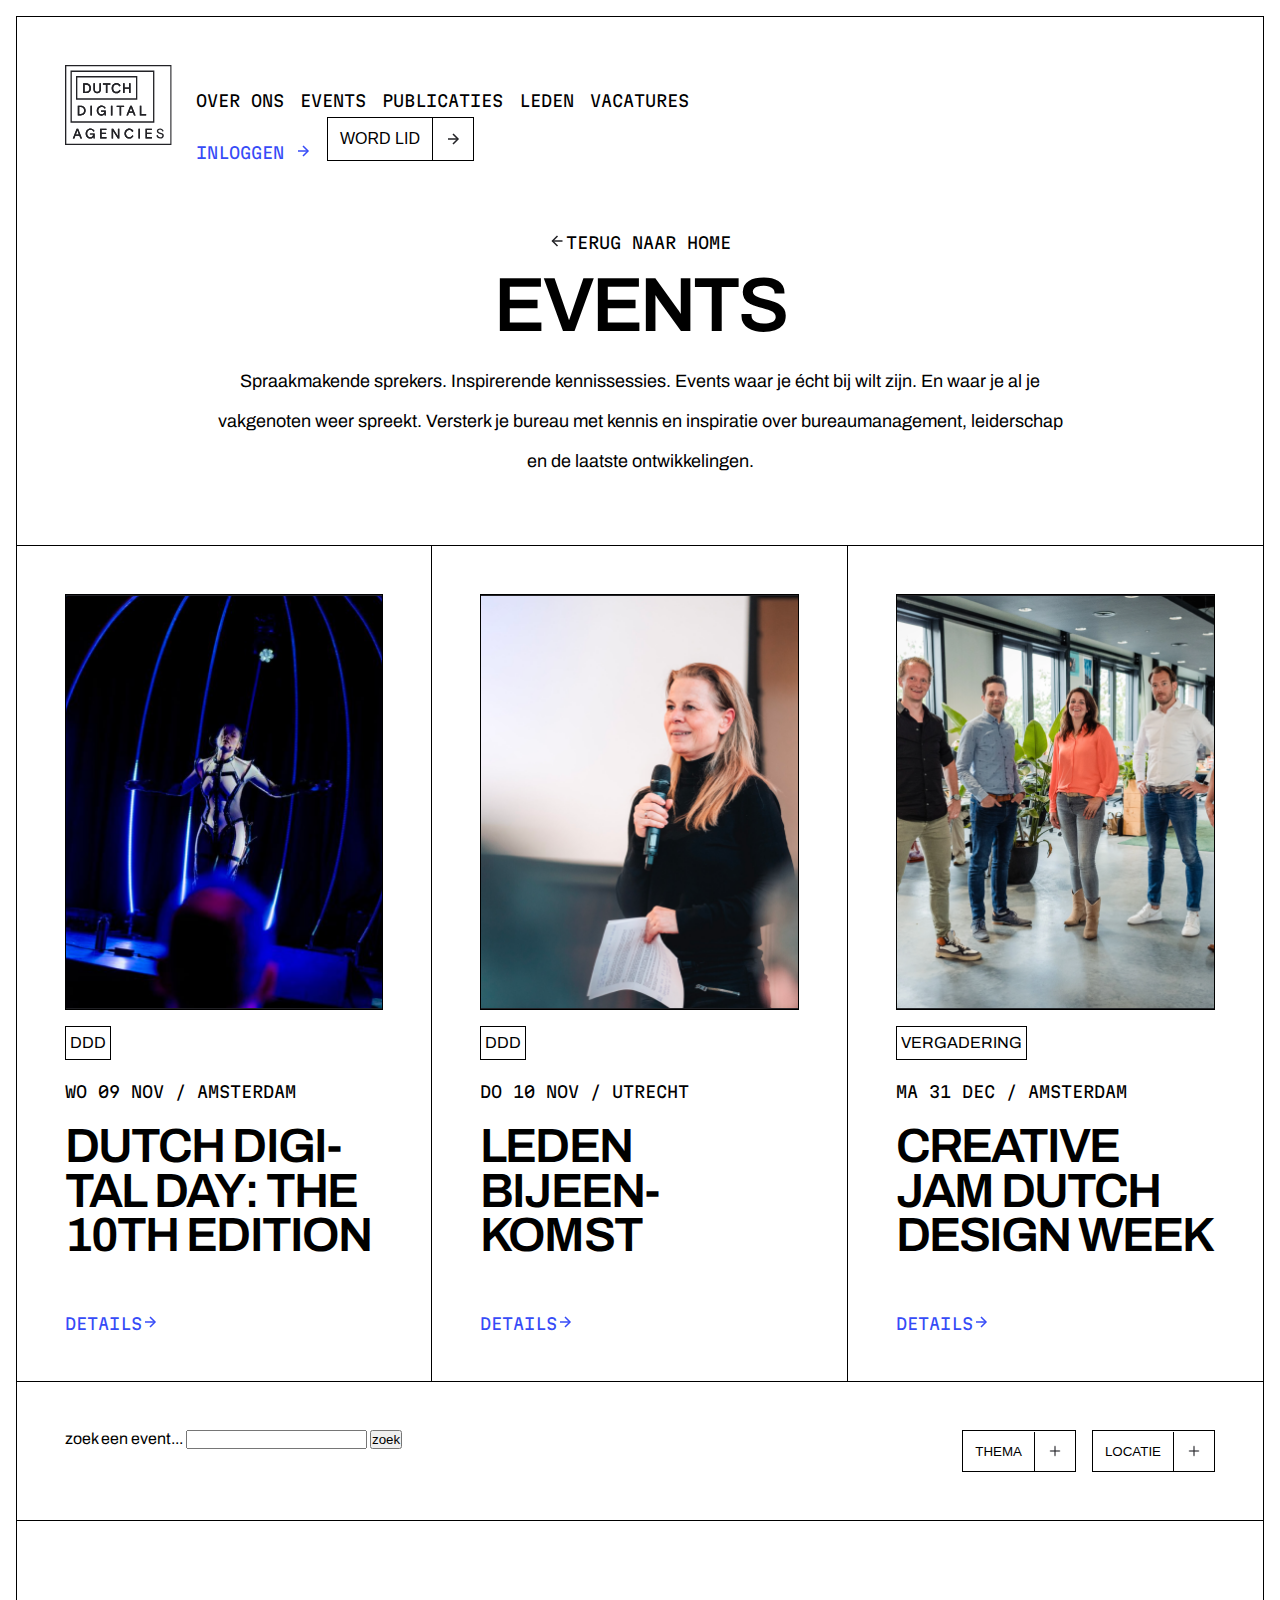
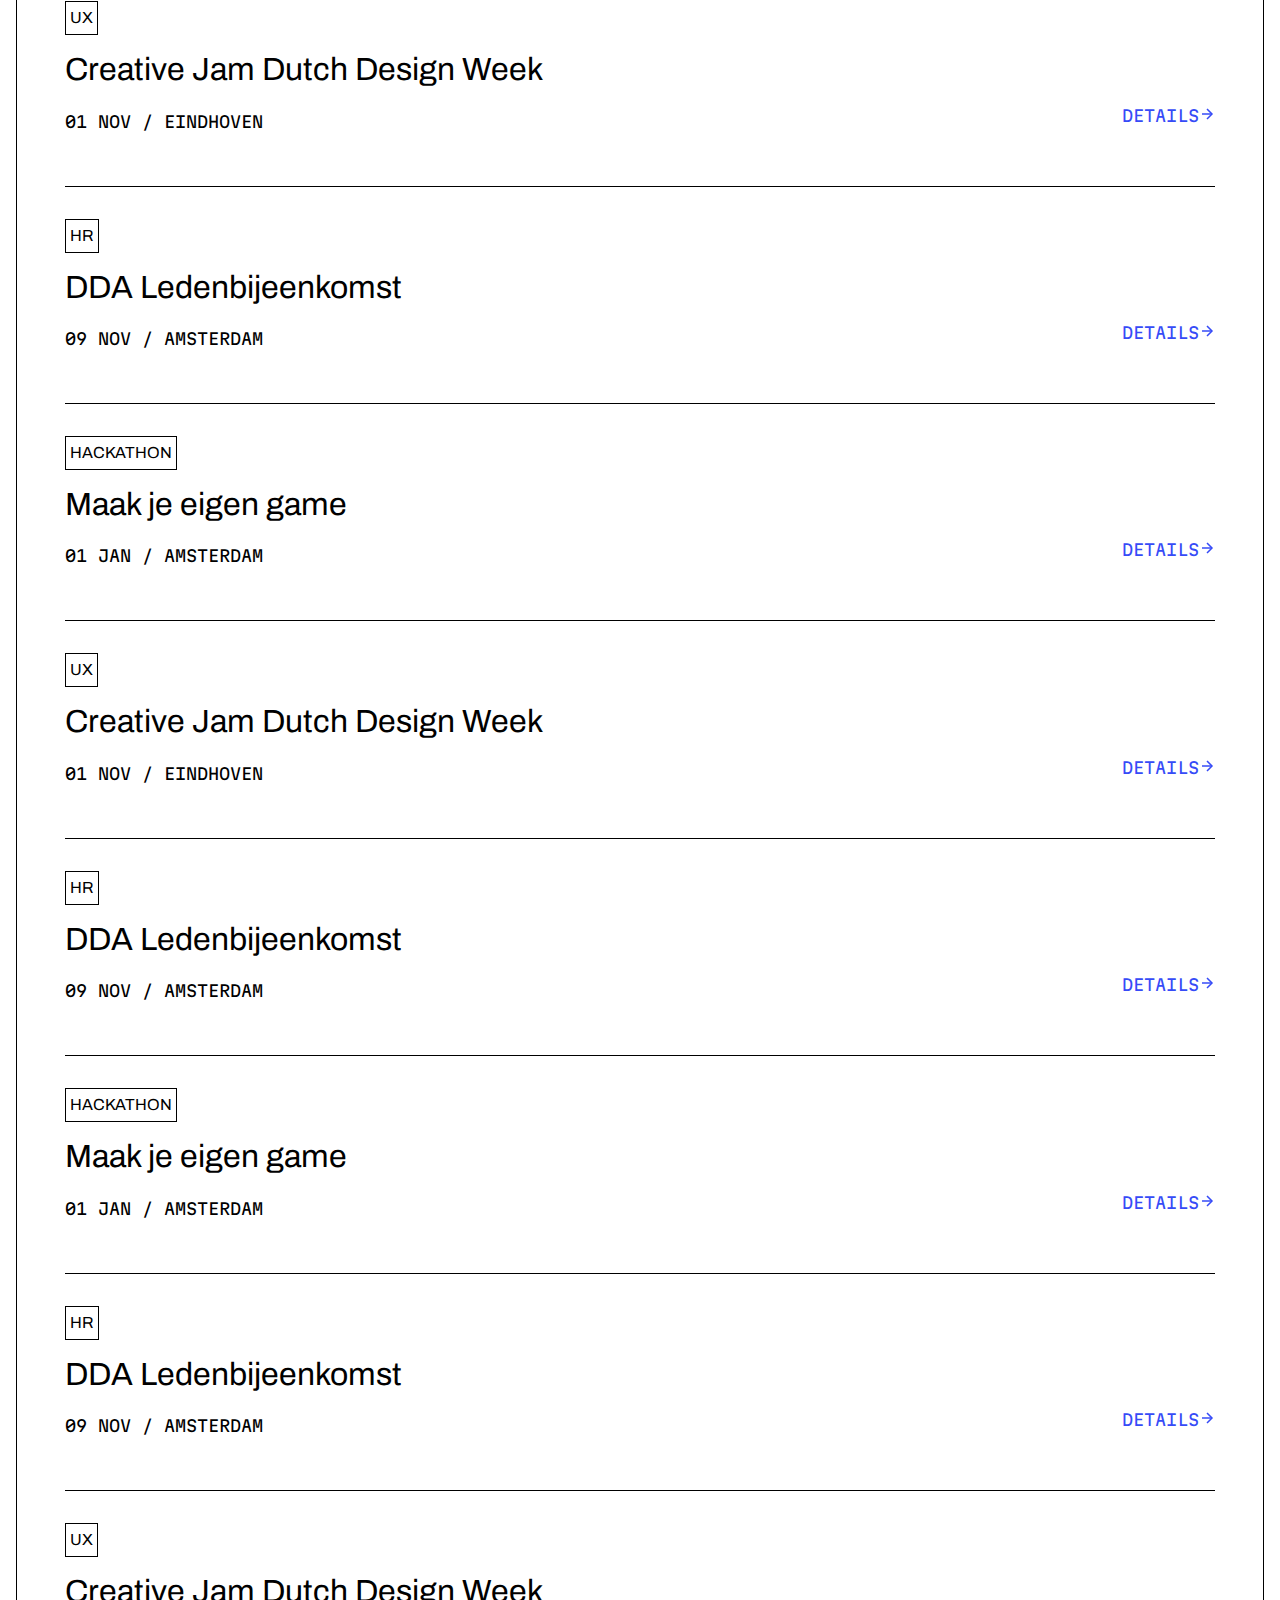
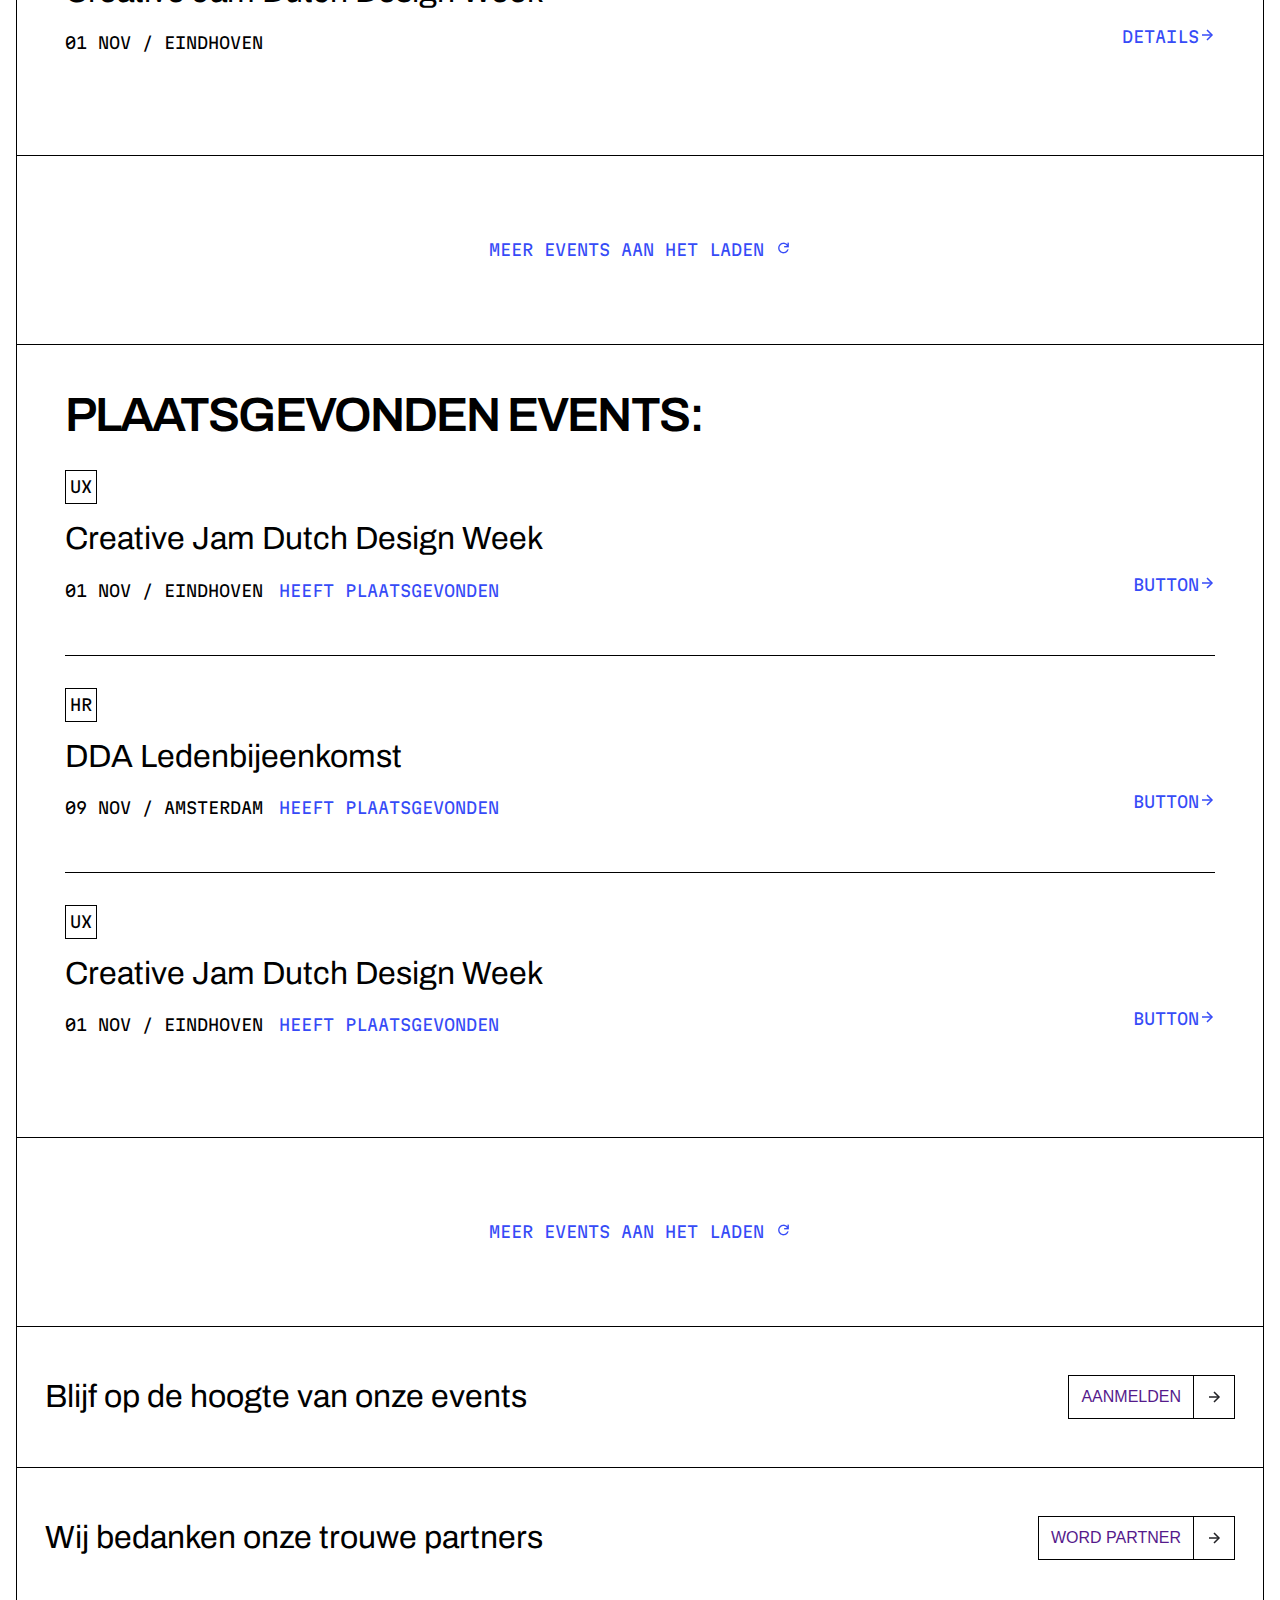
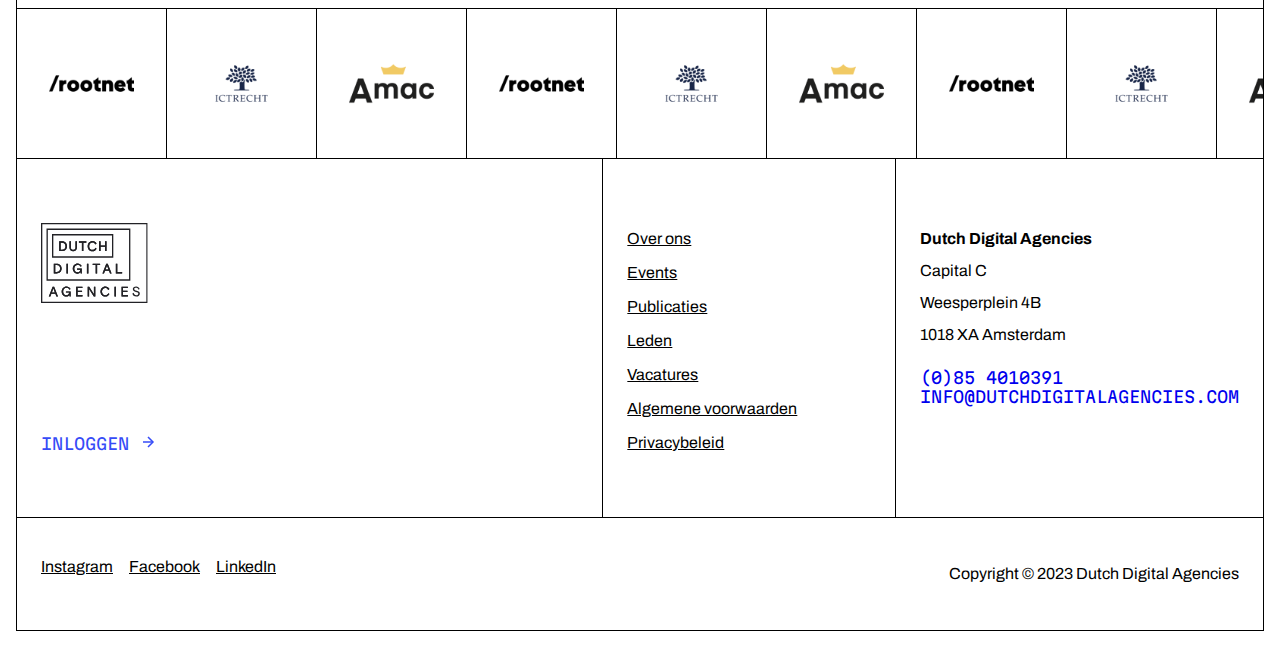
==== index.html @ fdaa1a97 "filters naast elkaar" ====
<!DOCTYPE html>
<html lang="nl">

<head>
    <meta charset="UTF-8">
    <meta name="viewport" content="width=device-width, initial-scale=1.0">
    <title>Events</title>
    <!DOCTYPE html>
    <html lang="nl">
    <link rel="stylesheet" href="./styles/styles.css">
    <script defer src="./index.js"></script>
    

    </html>
</head>

<body>
    <header>

        <nav>
            <a href="#"><img src="assets/logo.svg" alt="Dutch Digital Agencies"></a>
            <div class="off-screen-menu ">
                <ul>
                    <li><a href="">over ons</a></li>
                    <li><a href="">events</a></li>
                    <li><a href="">publicaties</a></li>
                    <li><a href="">leden</a></li>
                    <li><a href="">vacatures</a></li>
                </ul>
                    <ul>
                        <li><a class="blauwe-link" href="">inloggen <img src="assets/right-blauw.svg" alt=""></a></li>
                        <li><a class="btn" href=""><span>word lid</span><div><img src="assets/arrow-right.svg" alt=""></div></a></li>
                    </ul>
            </div>

            <button class="ham-menu" aria-label="navigatie menu">
                <span></span>
                <span></span>
                <span></span>
            </button>
        </nav>
    </header>

    <main>
        <!-- begin pagina tekst -->
        <section class="home">
            <a href=""><img src="assets/arrow-left.svg" alt="">terug naar home</a>
            <h1>events</h1>
            <p>Spraakmakende sprekers. Inspirerende kennissessies. Events waar je écht bij wilt zijn. En waar
                je al je vakgenoten weer spreekt. Versterk je bureau met kennis en inspiratie over bureaumanagement,
                leiderschap
                en de laatste ontwikkelingen.</p>
        </section>

        <!-- 3 events op een rij -->
        <section class="trending">
            <h2 class="visually-hidden">trending events</h2>
            <article>
                <img class="sizing" src="assets/dutch-digital-day.png" alt="dutch digital day">
                <div class="text">
                    <p class="label"><abbr title="Dutch Digital Day">DDD</abbr></p>
                    <p class="data">wo 09 nov / Amsterdam</p>
                    <h2 class="xl">Dutch Digital Day: The 10th edition</h2>
                    <a class="blauwe-link" href="">details<img src="assets/right-blauw.svg" alt=""></a>
                </div>
            </article>

            <article>
                <img class="sizing" src="assets/leden-bijeenkomst.png" alt="ledenbijeenkomst">
                <div class="text">
                    <p class="label"><abbr title="Dutch Digital Day">DDD</abbr></p>
                    <p class="data">do 10 nov / Utrecht</p>
                    <h2 class="xl">Leden bijeenkomst</h2>
                    <a class="blauwe-link" href="">details<img src="assets/right-blauw.svg" alt=""></a>
                </div>
            </article>

            <article>
                <img class="sizing" src="assets/creatieve-jam.png" alt="creatieve-jam">
                <div class="text">
                    <p class="label">VERGADERING</p>
                    <p class="data">ma 31 dec / Amsterdam</p>
                    <h2 class="xl">Creative Jam Dutch Design Week</h2>
                    <a class="blauwe-link" href="">details<img src="assets/right-blauw.svg" alt=""></a>
                </div>
            </article>
        </section>

        <!-- search- en filterbalk -->
        <section class="search">
            <h2 class="visually-hidden">zoekbalk</h2>
            <form action="./search">
                <label for="event">zoek een event...</label>
                <input type="search" id="event" name="search">
                <button type="submit">zoek</button>
            </form>
            <div class="right-container">
                <button class="btn"><span>THEMA</span><div><img src="assets/Icon.png" alt=""></div></button>
                <button class="btn"><span>LOCATIE</span><div><img src="assets/Icon.png" alt=""></div></button>
            </div>
        </section>

        <!-- hele rij met events -->
        <section class="eventlist">
            <h2 class="visually-hidden">eventlijst</h2>
            <ul>
                <li>
                    <p class="label">UX</p>
                    <h3 class="lg">Creative Jam Dutch Design Week</h3>
                    <div class="flex-container">
                        <p class="data">01 nov / Eindhoven</p>
                        <a class="blauwe-link" href="">DETAILS<img src="assets/right-blauw.svg" alt=""></a>
                    </div>
                </li>
                <li>
                    <p class="label">HR</p>
                    <h3 class="lg">DDA Ledenbijeenkomst</h3>
                    <div class="flex-container">
                        <p class="data">09 nov / Amsterdam</p>
                        <a class="blauwe-link" href="">DETAILS<img src="assets/right-blauw.svg" alt=""></a>
                    </div>
                </li>
                <li>
                    <p class="label">hackathon</p>
                    <h3 class="lg">Maak je eigen game</h3>
                    <div class="flex-container">
                        <p class="data">01 jan / Amsterdam</p>
                        <a class="blauwe-link" href="">DETAILS<img src="assets/right-blauw.svg" alt=""></a>
                    </div>
                </li>
                <li>
                    <p class="label">UX</p>
                    <h3 class="lg">Creative Jam Dutch Design Week</h3>
                    <div class="flex-container">
                        <p class="data">01 nov / Eindhoven</p>
                        <a class="blauwe-link" href="">DETAILS<img src="assets/right-blauw.svg" alt=""></a>
                    </div>
                </li>
                <li>
                    <p class="label">HR</p>
                    <h3 class="lg">DDA Ledenbijeenkomst</h3>
                    <div class="flex-container">
                        <p class="data">09 NOV / AMSTERDAM</p>
                        <a class="blauwe-link" href="">DETAILS<img src="assets/right-blauw.svg" alt=""></a>
                    </div>
                </li>
                <li>
                    <p class="label">hackathon</p>
                    <h3 class="lg">Maak je eigen game</h3>
                    <div class="flex-container">
                        <p class="data">01 jan / Amsterdam</p>
                        <a class="blauwe-link" href="">DETAILS<img src="assets/right-blauw.svg" alt=""></a>
                    </div>
                </li>
                <li>
                    <p class="label">HR</p>
                    <h3 class="lg">DDA Ledenbijeenkomst</h3>
                    <div class="flex-container">
                        <p class="data">09 nov / Amsterdam</p>
                        <a class="blauwe-link" href="">DETAILS<img src="assets/right-blauw.svg" alt=""></a>
                    </div>
                </li>
                <li>
                    <p class="label">UX</p>
                    <h3 class="lg">Creative Jam Dutch Design Week</h3>
                    <div class="flex-container">
                        <p class="data">01 nov / Eindhoven</p>
                        <a class="blauwe-link" href="">DETAILS<img src="assets/right-blauw.svg" alt=""></a>
                    </div>
                </li>
            </ul>
        </section>

        <!-- laden content -->
        <div class="laden">
            <p>meer events aan het laden <img src="assets/reload.png" alt=""></p>
        </div>

        <!-- hele rij plaatsgevonden events -->
        <section class="verleden">
            <h3>plaatsgevonden events:</h3>
            <ul>
                <li>
                    <p class="label">UX</p>
                    <h4>Creative Jam Dutch Design Week</h4>
                    <div class="flex-container">
                        <p class="data">01 nov / Eindhoven</p>
                        <p>heeft plaatsgevonden</p>
                        <div class="flex-item">
                            <a class="blauwe-link" href="">BUTTON<img src="assets/right-blauw.svg" alt=""></a>
                        </div>
                    </div>
                </li>
                <li>
                    <p class="label">HR</p>
                    <h4>DDA Ledenbijeenkomst</h4>
                    <div class="flex-container">
                    <p class="data">09 nov / Amsterdam</p>
                    <p>heeft plaatsgevonden</p>
                    <div class="flex-item">
                    <a class="blauwe-link" href="">BUTTON<img src="assets/right-blauw.svg" alt=""></a>
                </div>
                </div>
                </li>
                <li>
                    <p class="label">UX</p>
                    <h4>Creative Jam Dutch Design Week</h4>
                    <div class="flex-container">
                    <p class="data">01 nov / Eindhoven</p>
                    <p>heeft plaatsgevonden</p>
                    <div class="flex-item">
                    <a class="blauwe-link" href="">BUTTON<img src="assets/right-blauw.svg" alt=""></a>
                </div>
                </div>
            </li>
            </ul>
        </section>

        <!-- laden content -->
        <div class="laden">
            <p>meer events aan het laden <img src="assets/reload.png" alt=""></p>
        </div>

        <!-- op de hoogte blijven = aanmelden -->
        <section class="up2date">
            <h4>Blijf op de hoogte van onze events</h4>
            <a class="btn" href=""><span>aanmelden</span><div><img src="assets/arrow-right.svg" alt=""></div></a>
        </section>

        <!-- bedanken partners = word partner -->
        <section class="thanks">
            <h4>Wij bedanken onze trouwe partners</h4>
            <a class="btn" href=""><span>word partner</span><div><img src="assets/arrow-right.svg" alt=""></div></a>
        </section>

        <div class="logos">
            <img src="assets/rootnetlogo.png" alt="logo rootnet">
            <img src="assets/ictrechtlogo.png" alt="logo ictrecht">
            <img src="assets/amaclogo.png" alt="logo Amac">
            <img src="assets/rootnetlogo.png" alt="logo rootnet">
            <img src="assets/ictrechtlogo.png" alt="logo ictrecht">
            <img src="assets/amaclogo.png" alt="logo Amac">
            <img src="assets/rootnetlogo.png" alt="logo rootnet">
            <img src="assets/ictrechtlogo.png" alt="logo ictrecht">
            <img src="assets/amaclogo.png" alt="logo Amac">
            <img src="assets/rootnetlogo.png" alt="logo rootnet">
            <img src="assets/ictrechtlogo.png" alt="logo ictrecht">
            <img src="assets/amaclogo.png" alt="logo Amac">
        </div>
    </main>

    <footer>
        <div class="first">
            <img id="logo" src="assets/logo.svg" alt="logo">
            <a class="blauwe-link" href="">inloggen <img src="assets/right-blauw.svg" alt=""></a>
        </div>

        <nav class="second">
            <ul>
                <li><a href="">Over ons</a></li>
                <li><a href="">Events</a></li>
                <li><a href="">Publicaties</a></li>
                <li><a href="">Leden</a></li>
                <li><a href="">Vacatures</a></li>
                <li><a href="">Algemene voorwaarden</a></li>
                <li><a href="">Privacybeleid</a></li>
            </ul>
        </nav>

        <div class="third">
            <p><b>Dutch Digital Agencies</b>
                <br>Capital C
                <br>Weesperplein 4B
                <br>1018 XA Amsterdam
            </p>
            <br><a href="tel:(0)854010391">(0)85 4010391</a>
            <br><a href="mailto:info@dutchdigitalagencies.com">info@dutchdigitalagencies.com</a>
        </div>
    </footer>

    <section class="bottom">
        <h2 class="visually-hidden">socials</h2>
        <div class="socials">
            <a href="https://www.instagram.com/dutchdigitalagencies/">Instagram</a>
            <a href="https://www.facebook.com/DutchDigitalAgencies/">Facebook</a>
            <a href="https://nl.linkedin.com/company/dutch-digital-agencies">LinkedIn</a>
        </div>
        <p class="footer">Copyright © 2023 Dutch Digital Agencies</p>
    </section>


</body>

</html>
---- styles/styles.css ----
@font-face {
    font-family: "archivo";
    src: url("/assets/Archivo-VariableFont_wdth,wght.ttf");
}

@font-face {
    font-family: "martianmono";
    src: url("/assets/MartianMono-VariableFont_wdth,wght.ttf");
}

body {
    --primary-font: "Archivo", verdana;
    --secondary-font: "Martian Mono", sans-serif;
    --letter-spacing: -0.04em;

    --white: #ffffff;
    --black: #000000;
    --grey: #666666;
    --blue: #364bf7;

    --size-xs: 0.5rem;
    --size-sm: 1rem;
    --size-md: 2rem;
    --size-lg: 3rem;
    --size-xl: 4rem;
    --size-xxl: 6rem;

    --border: 1px solid black;

    background: var(--white);
    font-family: var(--primary-font);
}

/* CSS reset */
* {
    margin: 0;
    padding: 0;
    box-sizing: border-box;
}

body {
    position: relative;

    @media (width > 44rem) {
        margin: var(--size-sm);
        border: var(--border);
    }
}

/* FONTS STANDAARD */
p,
.sm {
  font-size: clamp(var(--size-sm), 2.5vw, 1.125rem);
  font-weight: 400; /* stays regular */
  letter-spacing: 0;
  line-height: clamp(1.5rem, 2.5vw, var(--size-md));
}

p.label {
    font-weight: light;
    border: var(--border);
    padding: 0 4px;
    width: fit-content;
    font-size: 1rem;
    text-transform: uppercase;

    abbr {
        text-decoration: none;
    }
}

p.data {
    font-family: "martianmono";
    font-size: var(--size-sm);
    text-transform: uppercase;
}

a {
    font-family: "martianmono";
    text-transform: uppercase;
    text-decoration: none;
    font-size: var(--size-sm);

}

a.blauwe-link {
    color: var(--blue);
}

h1,
.xxxl {
  font-size: clamp(var(--size-xl), 6vw, var(--size-xxl));
  font-weight: 600; /* stays semibold */
  letter-spacing: var(--letter-spacing);
  line-height: clamp(1em, 5vw, var(--size-xxl));
  text-transform: uppercase;
}

h2,
.xxl {
  font-size: clamp(var(--size-md), 5vw, var(--size-xl));
  font-weight: 600; /* stays semibold */
  letter-spacing: var(--letter-spacing);
  line-height: 3rem;
  text-transform: uppercase;
  hyphens: auto;
}

h3,
.xl {
  font-size: clamp(var(--size-md), 4vw, 3rem);
  font-weight: 600; /* regular on sm | semiBold on md+ */
  letter-spacing: var(--letter-spacing);
  line-height: clamp(1.5rem, 3.5vw, 1em);
  text-transform: uppercase;
}

h4,
.lg {
  font-size: clamp(1.5rem, 3.5vw, var(--size-md));
  font-weight: 400; /* stays regular */
  letter-spacing: 0;
  line-height: clamp(var(--size-md), 3vw, 2.5rem);
  text-transform: none;
}

.visually-hidden {
    display: none;
}

.btn {
    border: var(--border);
    display: flex;
    align-items: center;
    background-color: var(--white);
    font-family: var(--secondary-font);
    
    span {
        padding: .75rem;
        border-right: var(--border);
    }
    div {
        height: 2.5rem;
        width: 2.5rem;
        display: flex;
        justify-content: center;
        align-items: center;
    }
    img {
        height: 1rem;
        width: 1rem;
    }
}


li {
    list-style-type: none;
}


header {
    top: 0;
    position: sticky;

    img {
        height: 40px;

        @media (width > 30rem) {
            height: 3.75rem;
        }

        @media (width > 48rem) {
            height: 5rem;
        }
    }
}

section.home {
    padding: 4rem 1rem 4rem 1rem;
    background-color: rgba(0, 0, 0, 0);
    text-align: center;
    margin: auto;

    a {
        color: var(--black);
        line-height: var(--size-sm);
    }

    h1 {
        margin-top: var(--size-sm);
        margin-bottom: var(--size-sm);
    }

    p {
        line-height: 1.75rem;
    }

    @media (width > 48rem) {
        padding-top: var(--size-sm);
        max-width: 56.25em;

        h1 {
            margin-top: var(--size-sm);
            margin-bottom: var(--size-sm);
        }

        p {
            line-height: 2.5rem;
            /* padding-top: var(--size-sm); */
        }
    }
}

section.trending {
    article {
        padding: 1.5rem;
        border-top: var(--border);
    }

    img.sizing {
        width: 100%;
        border: var(--border);
        object-fit: cover;
        display: block;
    }

    .label {
        margin-top: 1.5rem;
    }

    .data {
        margin-top: var(--size-sm);
        margin-bottom: var(--size-sm);
    }

    h2 {
        margin-bottom: 3.5rem;
    }

    a.blauwe-link {
        display: block;
        margin-bottom: 1.5rem;
    }

    @media (width > 30rem) {
        article {
            display: grid;
            grid-template-columns: 14em 1fr;
            gap: var(--size-sm);
            /* align-items: stretch */
        }

        img.sizing {
            height: 100%;
            width: 100%;
            max-height: initial;
            /* flex-shrink: 0; */
        }

        .label {
            margin-top: 0;
        }

        div {
            display: flex;
            flex-direction: column;
        }

        h2 {
            margin-bottom: 0;
            flex-grow: 1;
        }

        a.blauwe-link {
            margin-bottom: 0;
        }

    }

    @media (width > 66rem) {
        display: grid;
        grid-template-columns: 1fr 1fr 1fr;

        article {
            display: flex;
            border-right: var(--border);
            padding: var(--size-lg);
            flex-direction: column;
        }

        article:last-child {
            border-right: none;
        }

        img.sizing {
            height: 26rem;
            width: 100%;
        }

        div {
            flex-grow: 1;
        }

        a.blauwe-link {
            margin-top: 3.5rem;
            /* margin-bottom: 0rem; */
        }

    }

}

section.search {
    display: flex;
    flex-direction: column;
    gap: 1.5rem;
    padding: var(--size-lg) 1.5rem;
    border-top: var(--border);

    @media (width > 30rem) {
        flex-direction: row;
        justify-content: space-between;
    }

    @media (width > 48rem) {
        padding: 3rem;
    }
    .right-container {
        display: flex;
        gap:var(--size-sm);
    }
}

section.eventlist {
    ul {
        padding: var(--size-lg) 1.5rem;
        border-top: var(--border);

        @media (width > 30rem) {
            .flex-container {
                display: flex;
                justify-content: space-between;
            }
        }

        @media (width > 48rem) {
            padding: var(--size-lg);
        }
    }

    li {
        border-top: var(--border);
        margin-bottom: var(--size-md);
    }

    li:first-child {
        border-top: none;
    }

    .label {
        margin-top: var(--size-md);
    }

    h3 {
        margin-top: var(--size-sm);
        margin-bottom: var(--size-sm);
    }

    .data {
        margin-bottom: var(--size-sm);
    }
}

.laden {
    padding: 4.875rem 1.5rem;

    text-align: center;
    border-top: var(--border);

    p {
        font-family: "martianmono";
        font-size: var(--size-sm);
        text-transform: uppercase;
        color: var(--blue);
    }
    img {
        height: 1rem;
    }
}

section.verleden {
    border-top: var(--border);
    padding: 4.5rem 1.5rem 1rem;


    li {
        border-top: var(--border);
        margin-bottom: var(--size-md);
    }

    li:first-child {
        border-top: none;
    }

    .label {
        margin-top: var(--size-md);
        color: var(--black);
    }

    h4 {
        margin-top: var(--size-sm);
        margin-bottom: var(--size-sm);
    }

    .data {
        margin-bottom: var(--size-sm);
        color: var(--black);
    }

    p {
        text-transform: uppercase;
        font-family: "martianmono";
        color: var(--blue);
        margin-bottom: var(--size-sm);
        font-size: var(--size-sm);
    }

    @media (width > 44rem) {
        .flex-container {
            display: flex;
            gap: var(--size-sm);
        }

        .flex-item {
            margin-left: auto;
        }

        @media (width > 48rem) {
            padding: var(--size-lg);
        }
    }
}

section.up2date {
    border-top: var(--border);
    padding: 3rem 1.75rem;

    h4 {
        margin-bottom: 2.5rem;
    }

    @media (width > 48rem) {
        display: flex;
        justify-content: space-between;
        align-items: center;
        h4 {
            margin-bottom: 0;
        }
    }
}

section.thanks {
    border-top: var(--border);
    padding: 3rem 1.75rem;

    h4 {
        margin-bottom: 2.5rem;
    }

    @media (width > 48rem) {
        display: flex;
        justify-content: space-between;
        align-items: center;
        h4 {
            margin-bottom: 0;
        }
    }

}

div.logos {
    border-top: var(--border);
    display: flex;
    overflow-x: scroll;
    overscroll-behavior-x: contain;
    height: 150px;
    img {
        border-right: var(--border);
        padding: 2rem;
    }

}

/* FOOTER */
.first {
    border-top: var(--border);
    padding: 4rem 1.5rem;
    display: flex;
    flex-direction: column;
    justify-content: space-between;

    img#logo {
        height: 5rem;
        margin-right: auto;
    }
}

.second {
    border-top: var(--border);
    padding: 4rem 1.5rem;

    a {
        font-family: "archivo";
        text-transform: none;
        text-decoration: underline;
        color: var(--black);
    }

    li {
        padding-bottom: 8px;
    }

    li:last-child {
        padding-bottom: 0px;
    }
}

.third {
    padding: 4rem 1.5rem;

    a {
        hyphens: auto;
    }
}

footer {
    @media (width > 30rem) {
        border-top: var(--border);
        display: grid;
        grid-template-columns: 1fr 1fr 1fr;

        .first,
        .second,
        .third {
            border-top: 0px;
            border-bottom: 0px;
        }

        .second,
        .third {
            border-left: var(--border);
        }

        p {
            font-size: var(--size-sm);
        }
    }
}

footer {
    @media (width > 48rem) {
        border-top: var(--border);
        display: grid;
        grid-template-columns: 2fr 1fr 1fr;
    }
}

section.bottom {
    border-top: var(--border);
    padding: 2.5rem 1.5rem;

    a {
        font-family: "archivo";
        text-transform: none;
        text-decoration: underline;
        color: var(--black);
    }

    .socials {
        display: flex;
        gap: var(--size-sm);
    }

    @media (width > 30rem) {
        p {
            font-size: var(--size-sm);
        }
    }

    @media (width > 48rem) {
        display: flex;
        justify-content: space-between;
    }
}



/* HAMBURGER MENU */
.off-screen-menu {
    background-color: var(--white);
    height: 100vh;
    width: 100%;
    max-width: 450px;
    position: fixed;
    top: 0;
    right: -450px;
    display: flex;
    flex-direction: column;
    justify-content: center;
    text-align: left;
    padding-left: 1.5rem;
    font-size: 3rem;
    transition: .3s ease;
    opacity: 100%;

    a {
        font-size: var(--size-sm);
    }
    img {
        height: var(--size-sm);
    }

    @media (width > 66rem) {
        position: relative;
        max-width: 100%;
        height: fit-content;
        right: auto;

        ul {
            display: flex;
            flex-direction: row;
            gap: var(--size-sm);
        }

        /* .right-container {
            margin-left: auto;
            display: flex;
            gap: var(--size-sm);
        } */

        a {
            color: var(--black);
        }
    }

}

.off-screen-menu.active {
    right: 0;

    header::before {
        right: 0;
    }
}

nav {
    padding: .75rem 1rem .75rem 1rem;
    display: flex;
    border-bottom: var(--border);
    background-color: var(--white);

    @media (width > 30rem) {
        font-size: 1.25rem;
    }

    @media (width > 44rem) {
        border-bottom: 0px;
    }

    @media (width > 66rem) {
        font-size: 1.5rem;
        border-bottom: none;
        padding: var(--size-lg);

        a.blauwe-link {
            color: var(--blue);
        }
    }
}

header::before {
    content: '';
    position: fixed;
    width: 100%;
    height: 100%;
    background-color: rgba(0, 0, 0, 0);
    left: 0;
    top: 0;
    transition: background-color 0.4s ease-out;
}

body:has(header .active) {
    header::before {
        background-color: rgba(0, 0, 0, 0.3);
    }
}

.ham-menu {
    height: 50px;
    width: 40px;
    margin-left: auto;
    position: relative;
    border: 1px solid;
    height: 2.5rem;
    width: 2.5rem;
    background-color: var(--white);

    @media (width > 66rem) {
        display: none;
    }
}

.ham-menu.active {
    position: sticky;
}

.ham-menu span {
    height: 3px;
    width: 24px;
    background-color: var(--black);
    position: absolute;
    left: 50%;
    top: 50%;
    transform: translate(-50%, -50%);
    transition: .3s ease;
}

.ham-menu span:nth-child(1) {
    top: 30%;
}

.ham-menu span:nth-child(3) {
    top: 70%;
}

.ham-menu.active span:nth-child(1) {
    top: 50%;
    transform: translate(-50%, -50%) rotate(45deg);
}

.ham-menu.active span:nth-child(2) {
    opacity: 0;
}

.ham-menu.active span:nth-child(3) {
    top: 50%;
    transform: translate(-50%, -50%) rotate(-45deg);
}
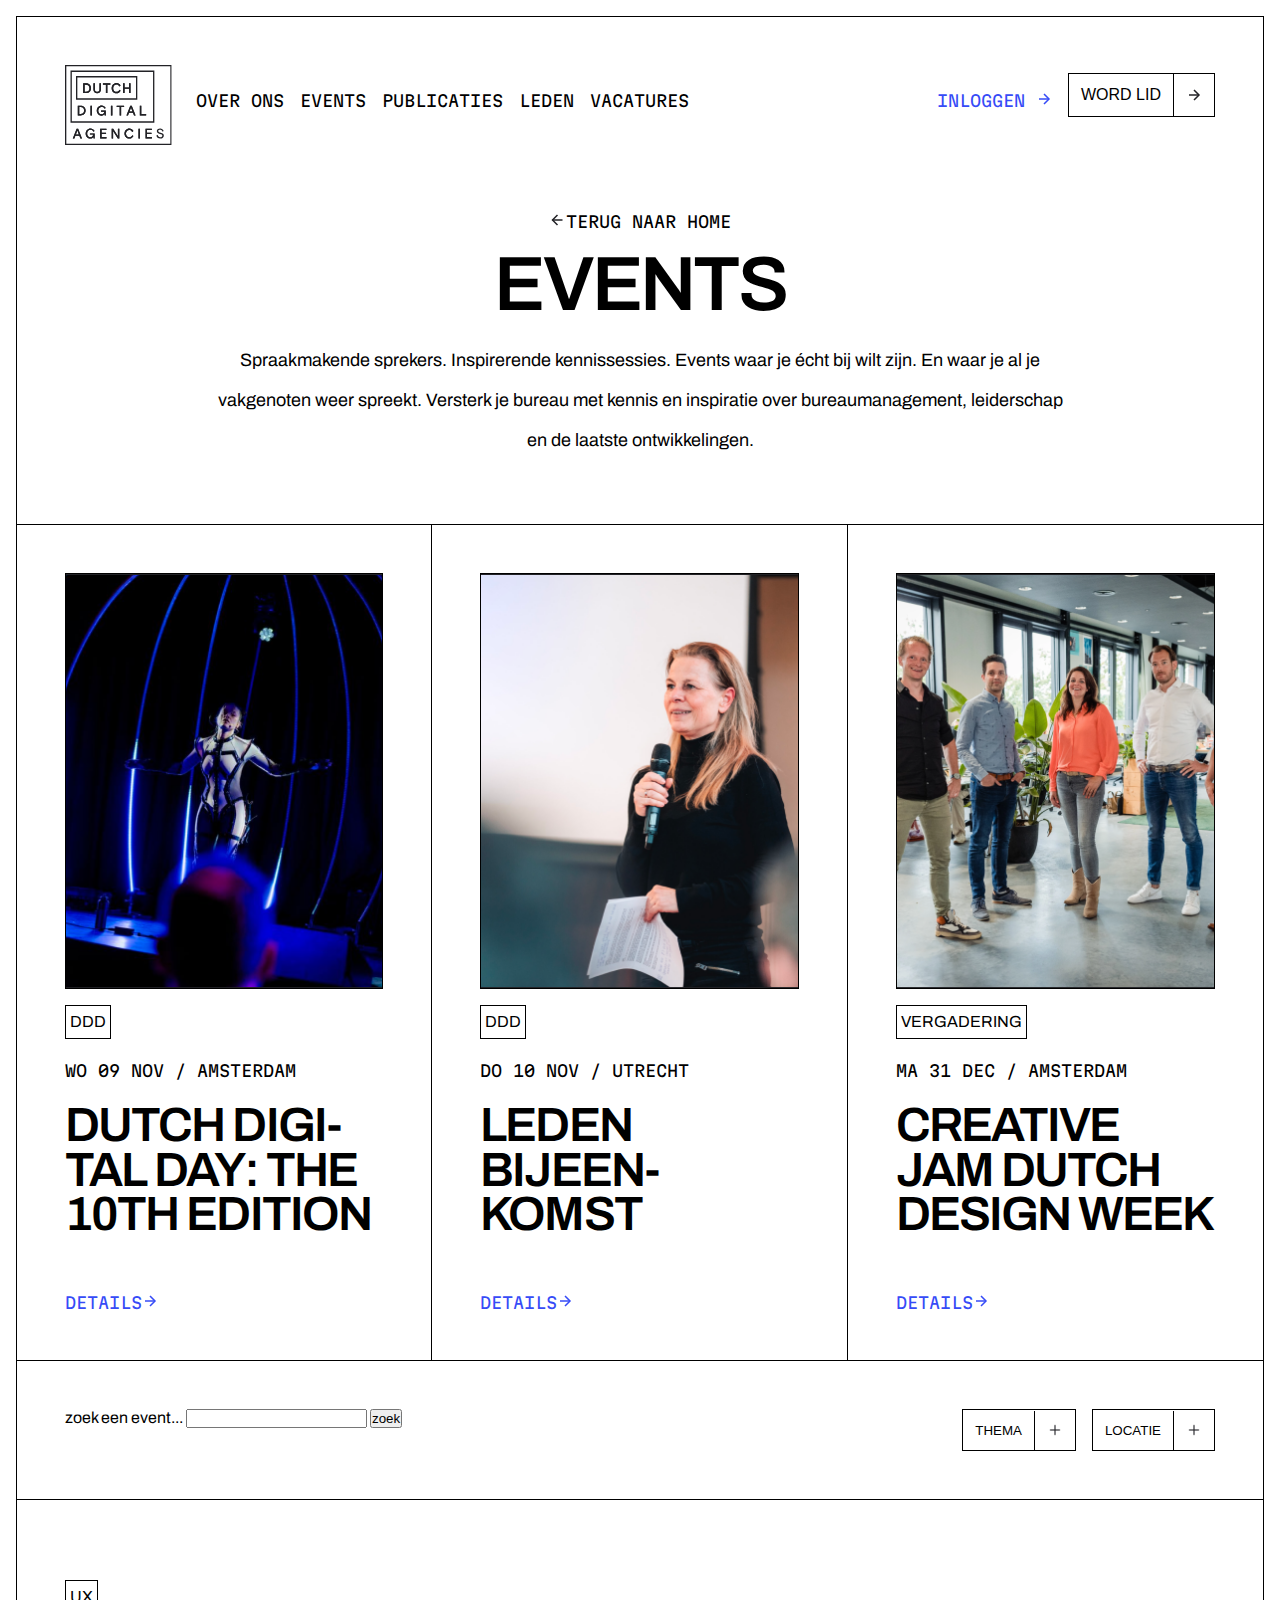
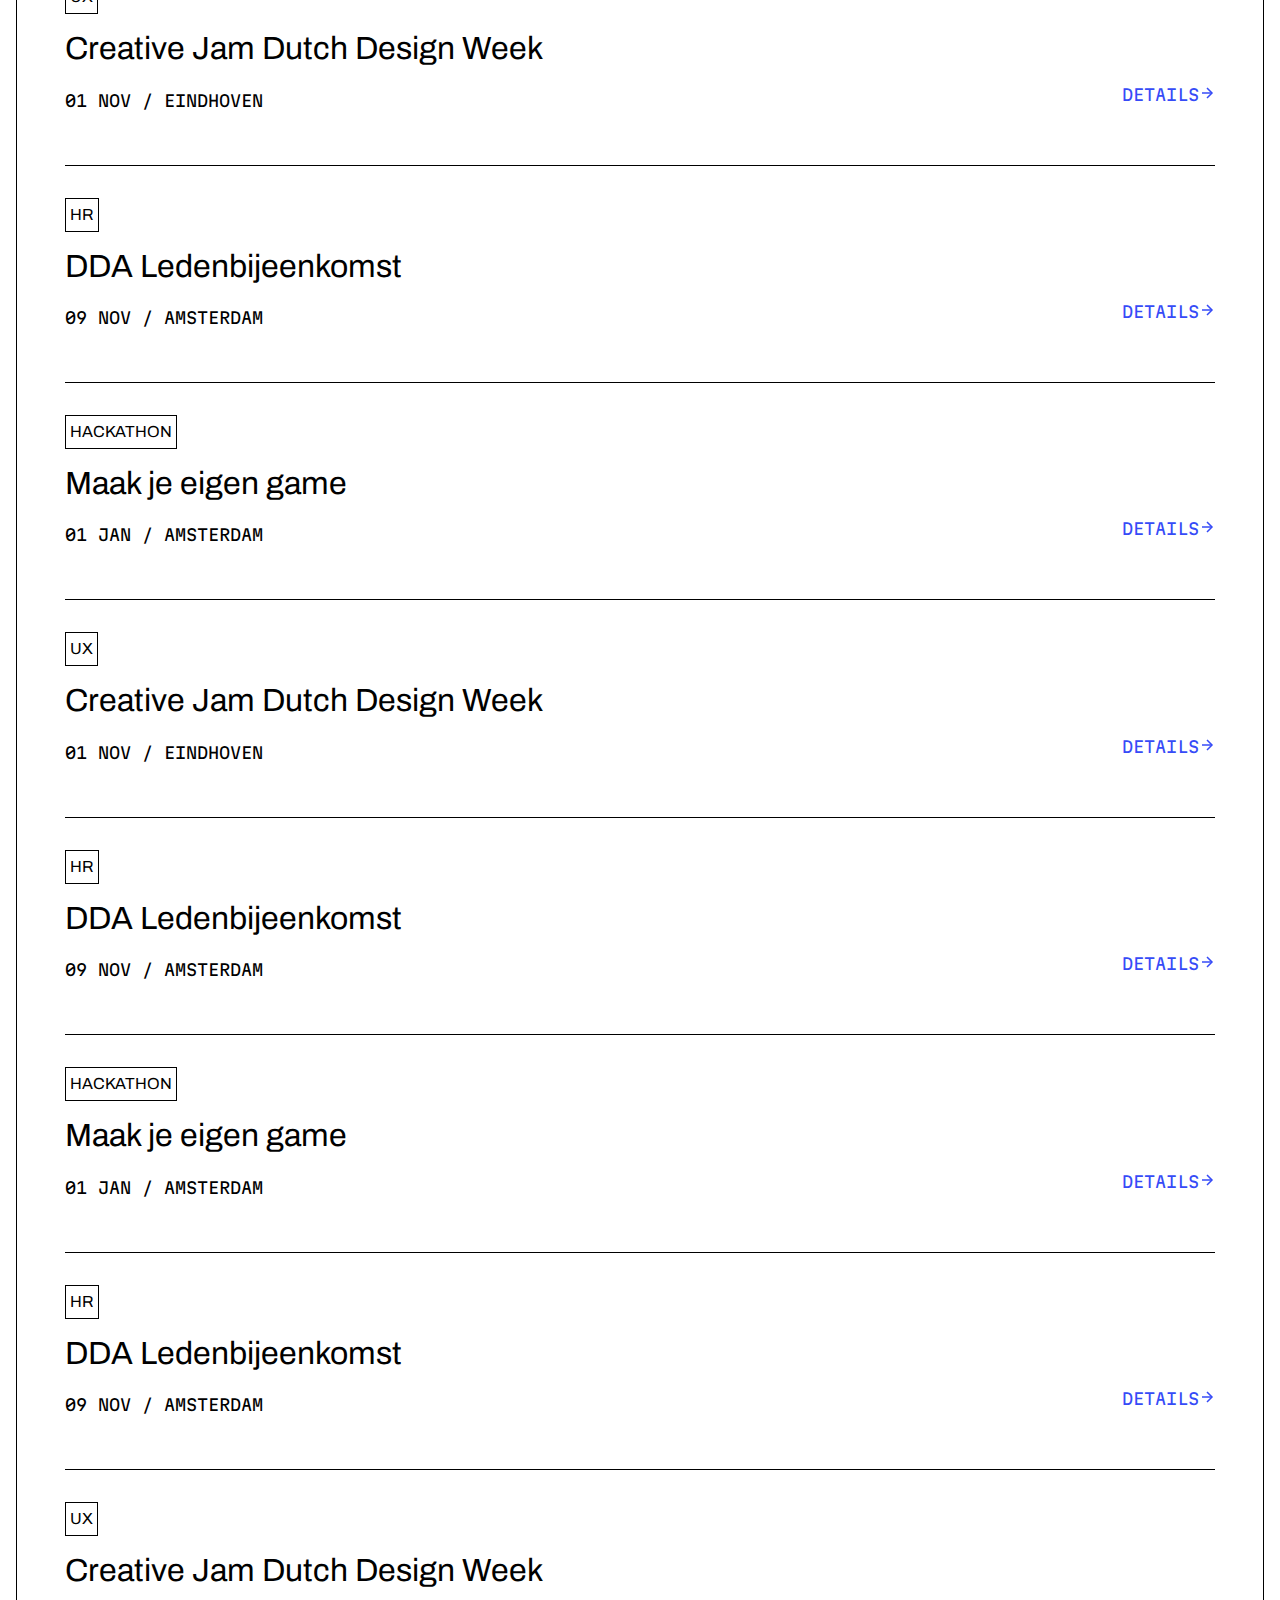
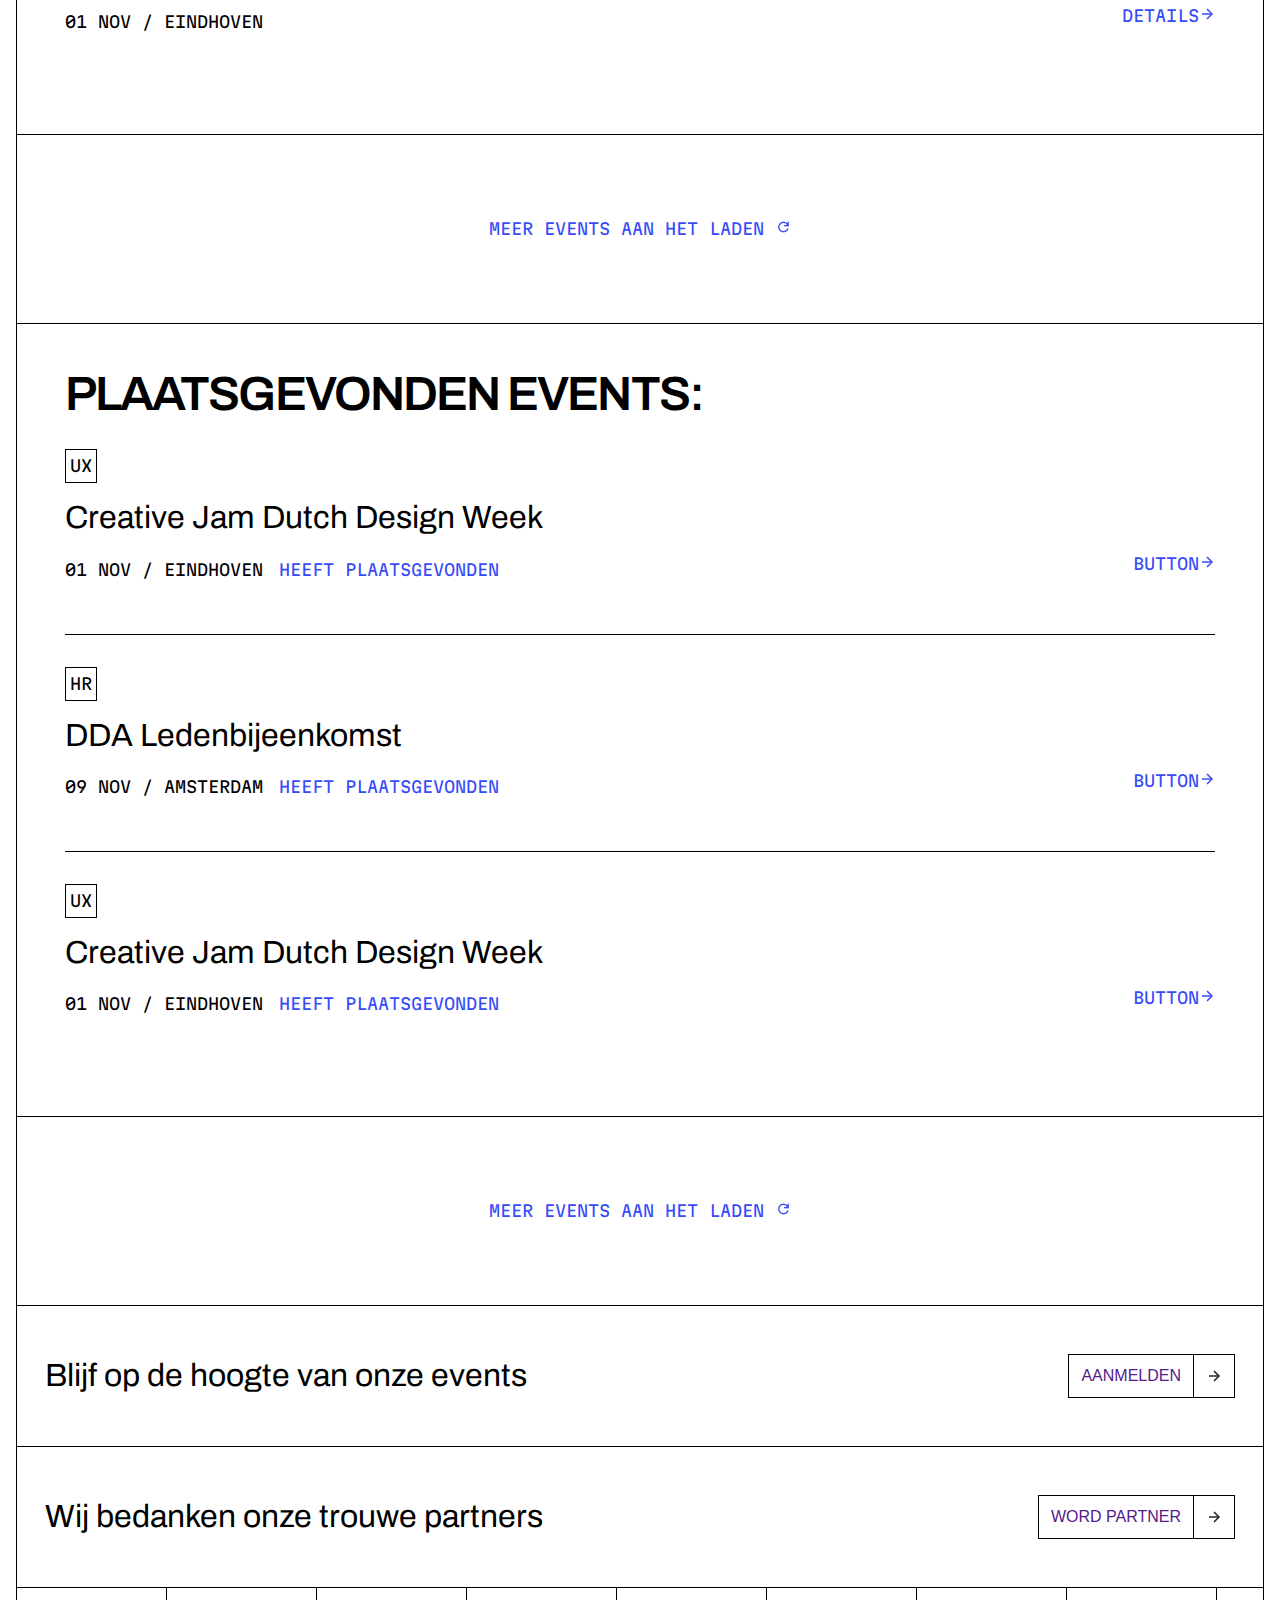
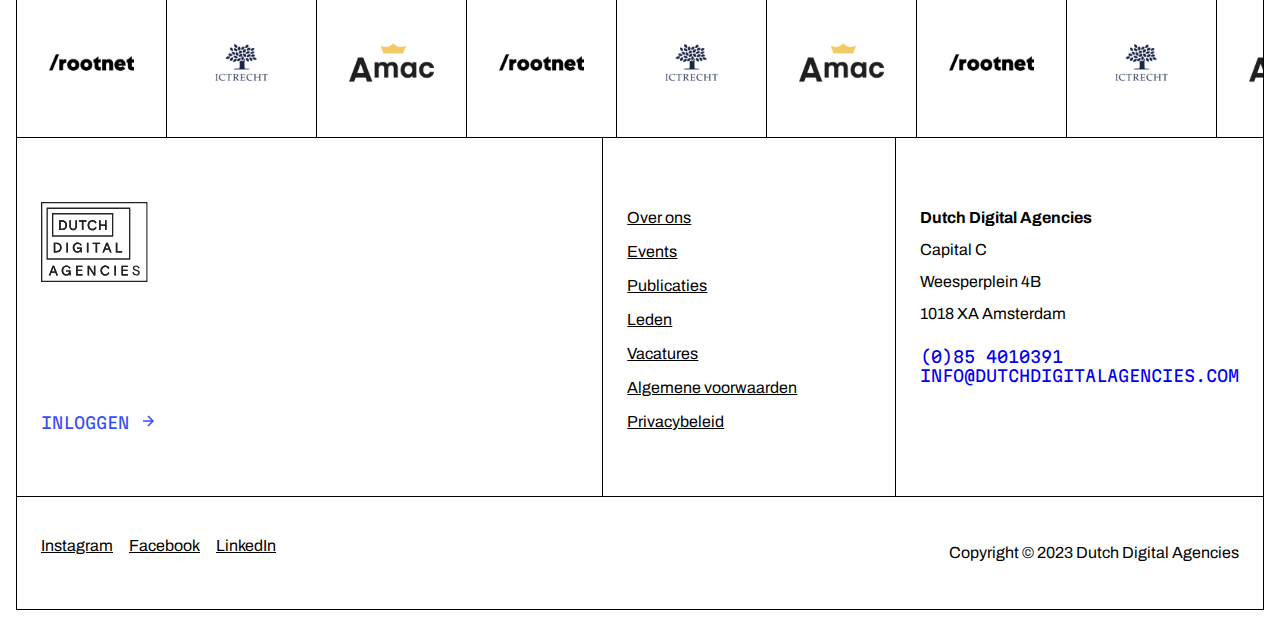
==== commit a2adc391: "nav eindeluk gefixt" ====
--- a/index.html
+++ b/index.html
@@ -17,7 +17,7 @@
 <body>
     <header>
 
-        <nav>
+        <nav class="scrolled">
             <a href="#"><img src="assets/logo.svg" alt="Dutch Digital Agencies"></a>
             <div class="off-screen-menu ">
                 <ul>
@@ -26,11 +26,10 @@
                     <li><a href="">publicaties</a></li>
                     <li><a href="">leden</a></li>
                     <li><a href="">vacatures</a></li>
+
+                    <li class="align-right"><a class="blauwe-link" href="">inloggen <img src="assets/right-blauw.svg" alt=""></a></li>
+                    <li><a class="btn" href=""><span>word lid</span><div><img src="assets/arrow-right.svg" alt=""></div></a></li>
                 </ul>
-                    <ul>
-                        <li><a class="blauwe-link" href="">inloggen <img src="assets/right-blauw.svg" alt=""></a></li>
-                        <li><a class="btn" href=""><span>word lid</span><div><img src="assets/arrow-right.svg" alt=""></div></a></li>
-                    </ul>
             </div>
 
             <button class="ham-menu" aria-label="navigatie menu">
--- a/styles/styles.css
+++ b/styles/styles.css
@@ -615,6 +615,10 @@
 
     a {
         font-size: var(--size-sm);
+        color: var(--black);
+    }
+    a.blauwe-link {
+        color: var(--blue);
     }
     img {
         height: var(--size-sm);
@@ -628,16 +632,13 @@
 
         ul {
             display: flex;
-            flex-direction: row;
             gap: var(--size-sm);
-        }
-
-        /* .right-container {
+            align-items: flex-end;
+        }
+
+        .align-right {
             margin-left: auto;
-            display: flex;
-            gap: var(--size-sm);
-        } */
-
+        }
         a {
             color: var(--black);
         }
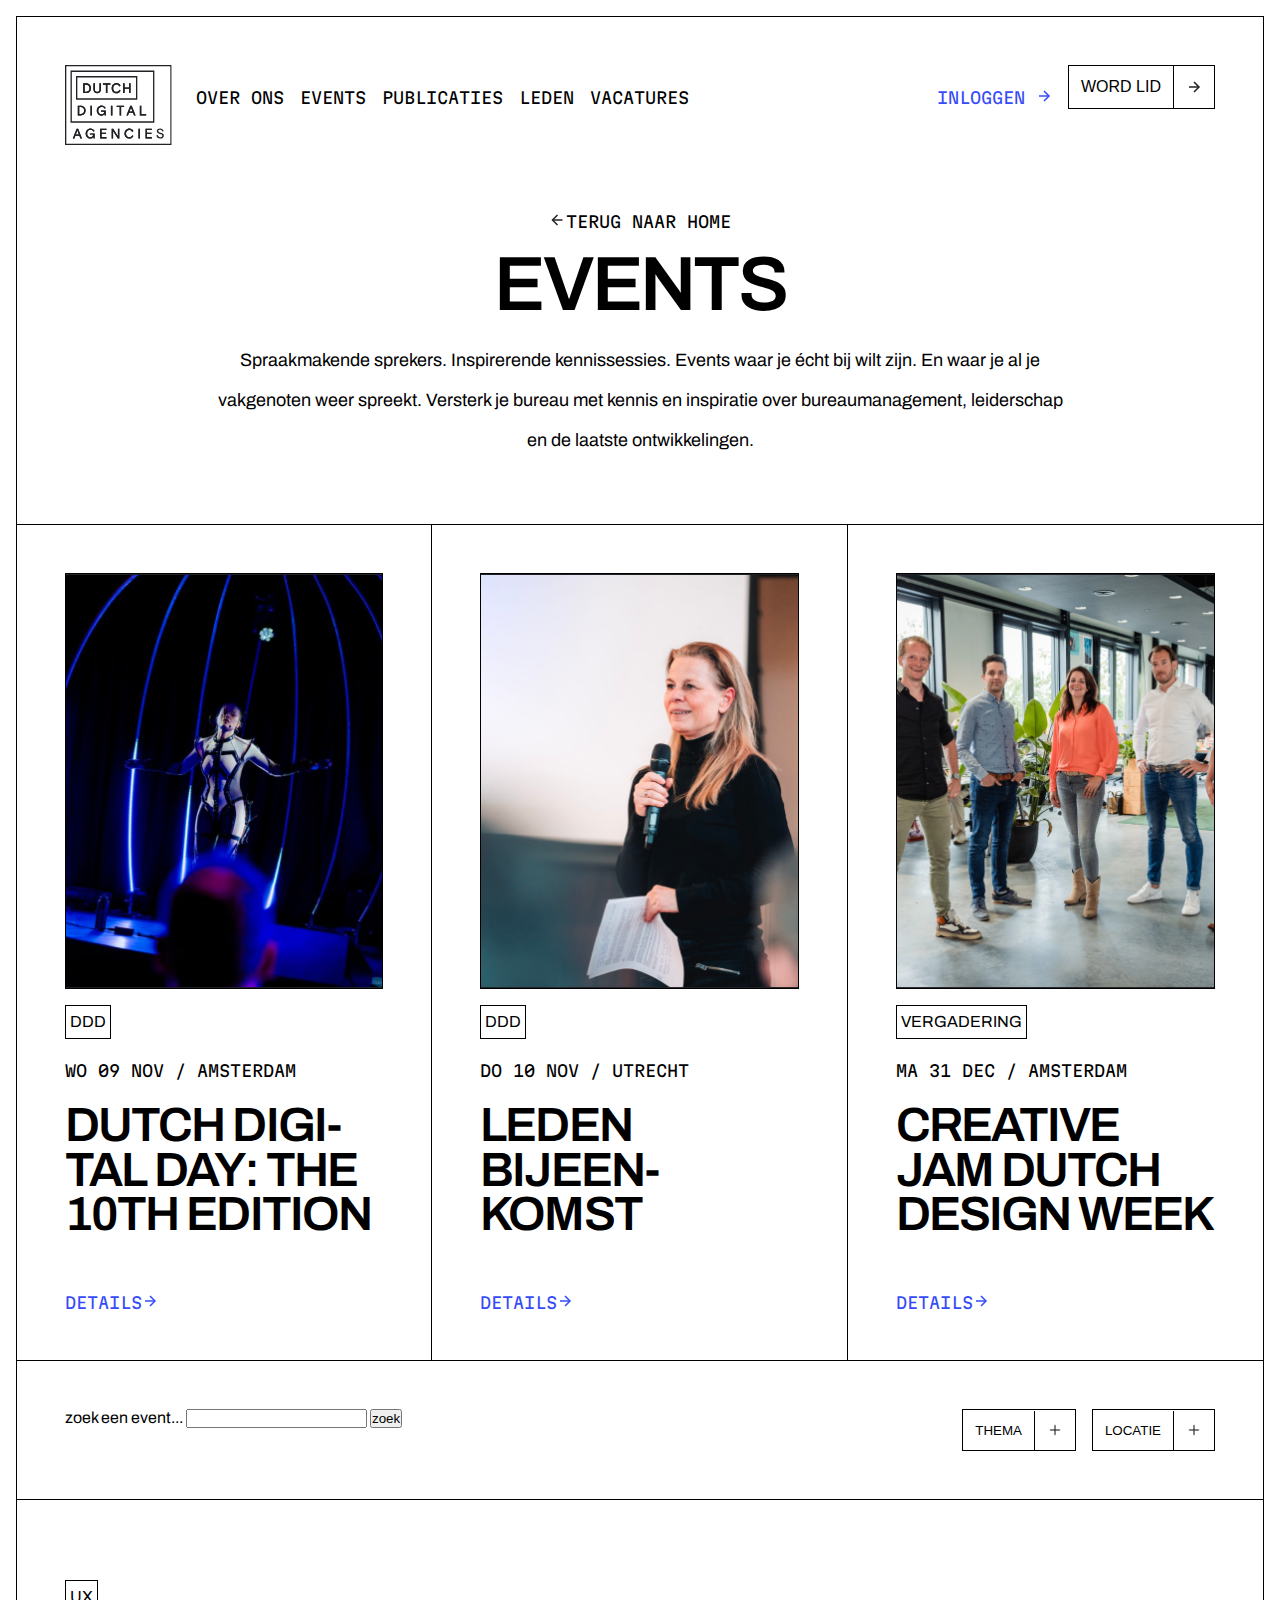
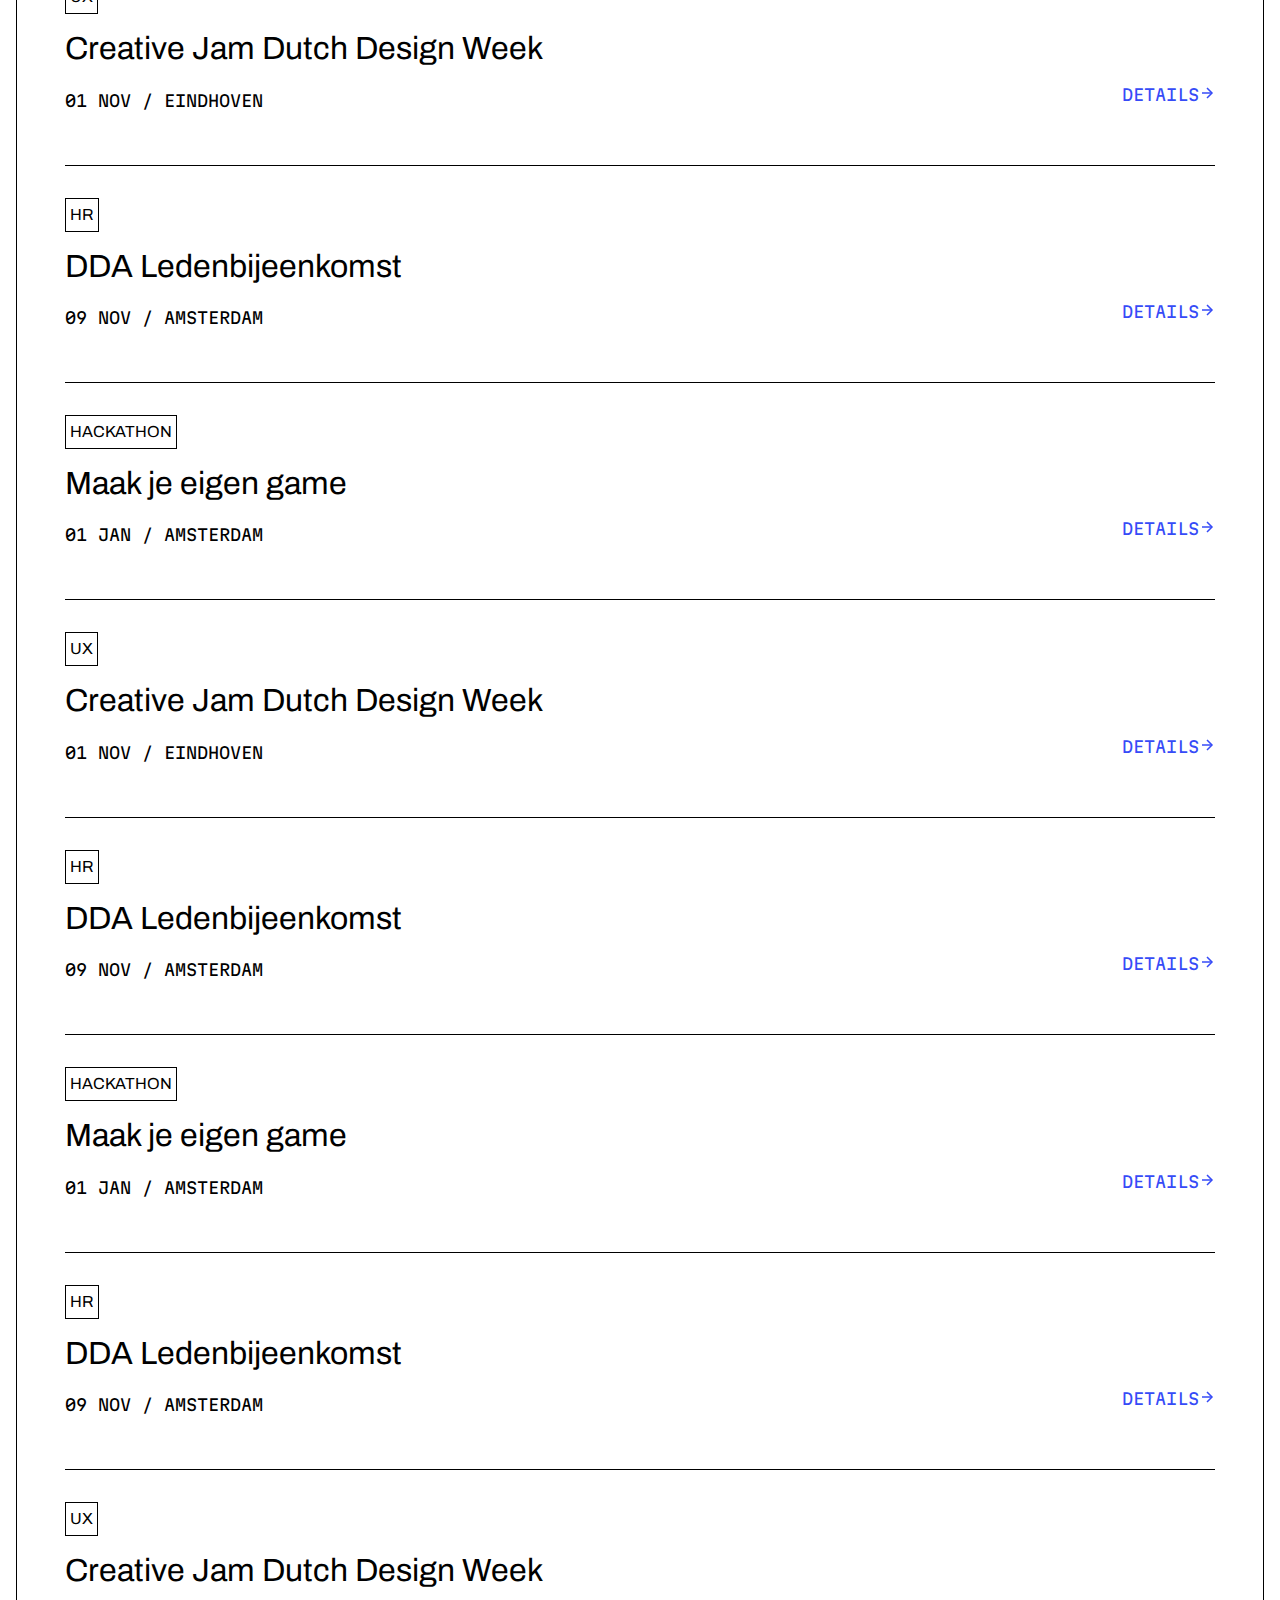
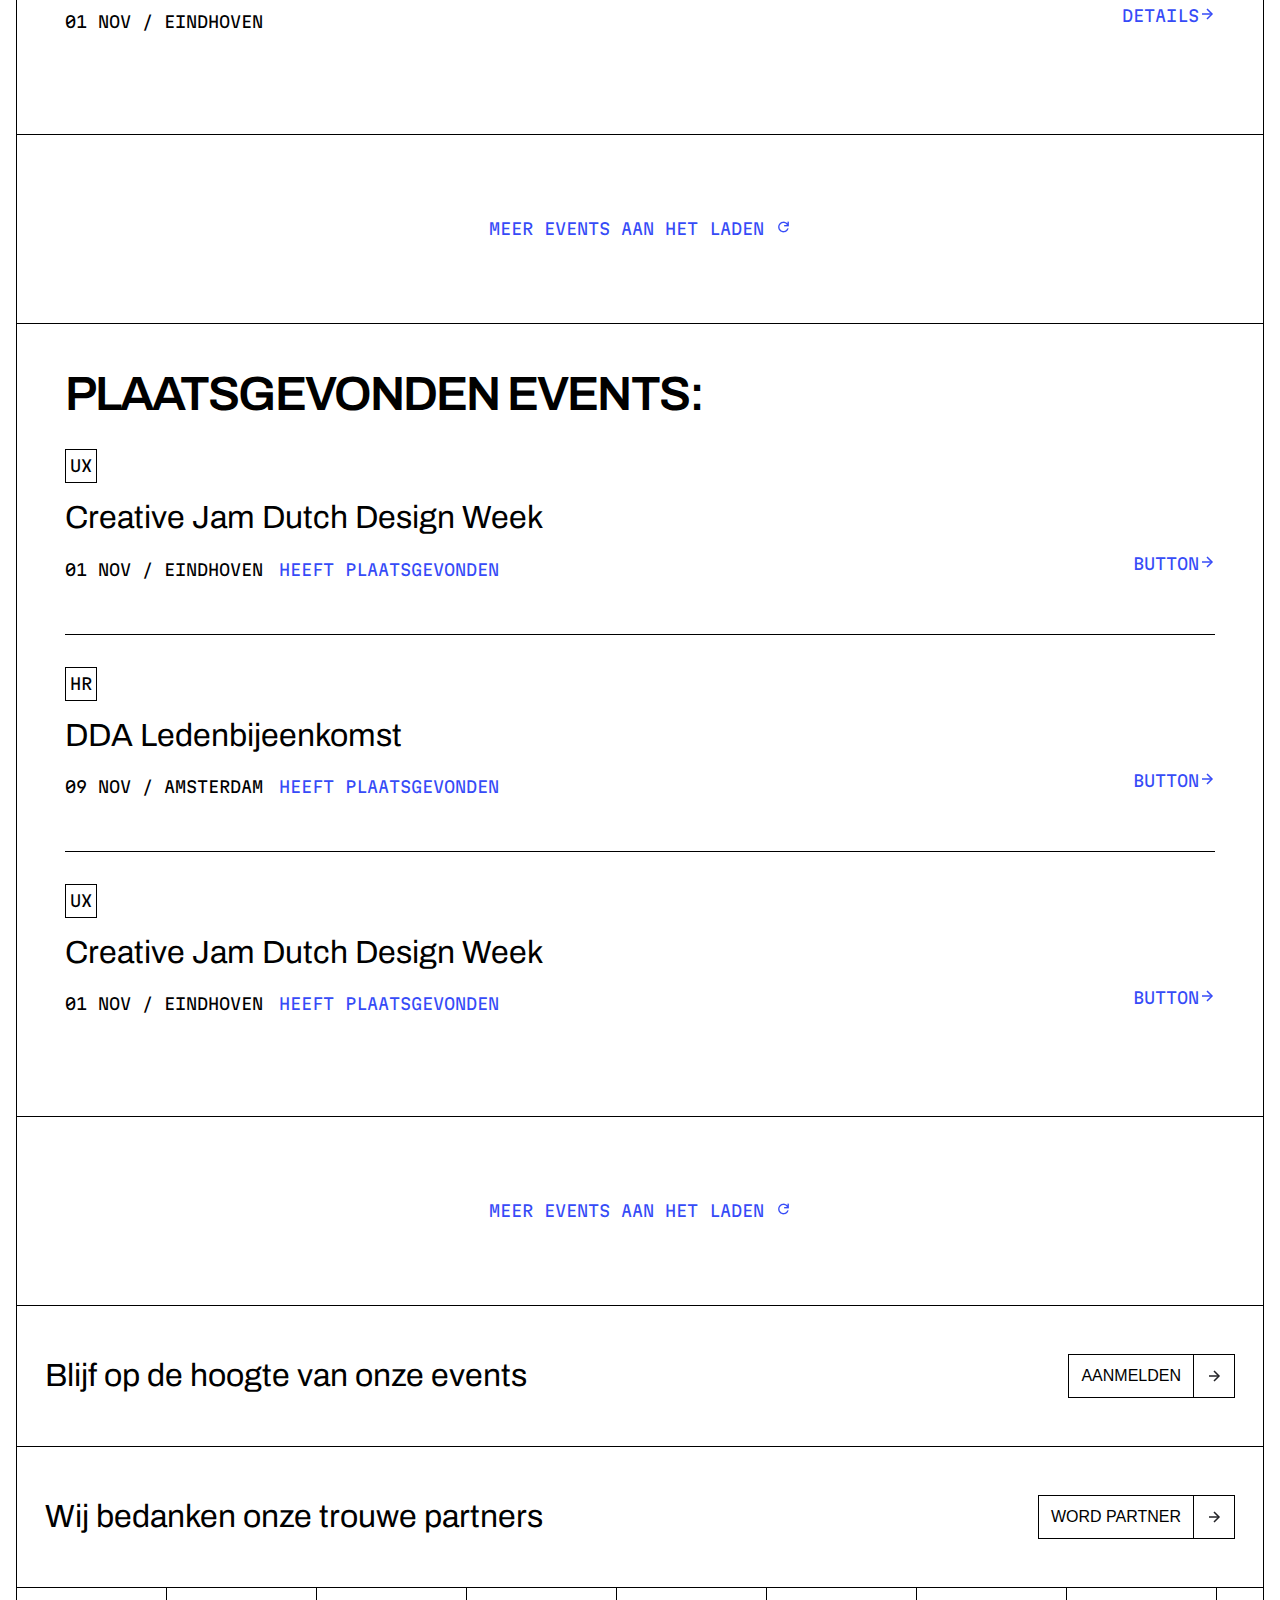
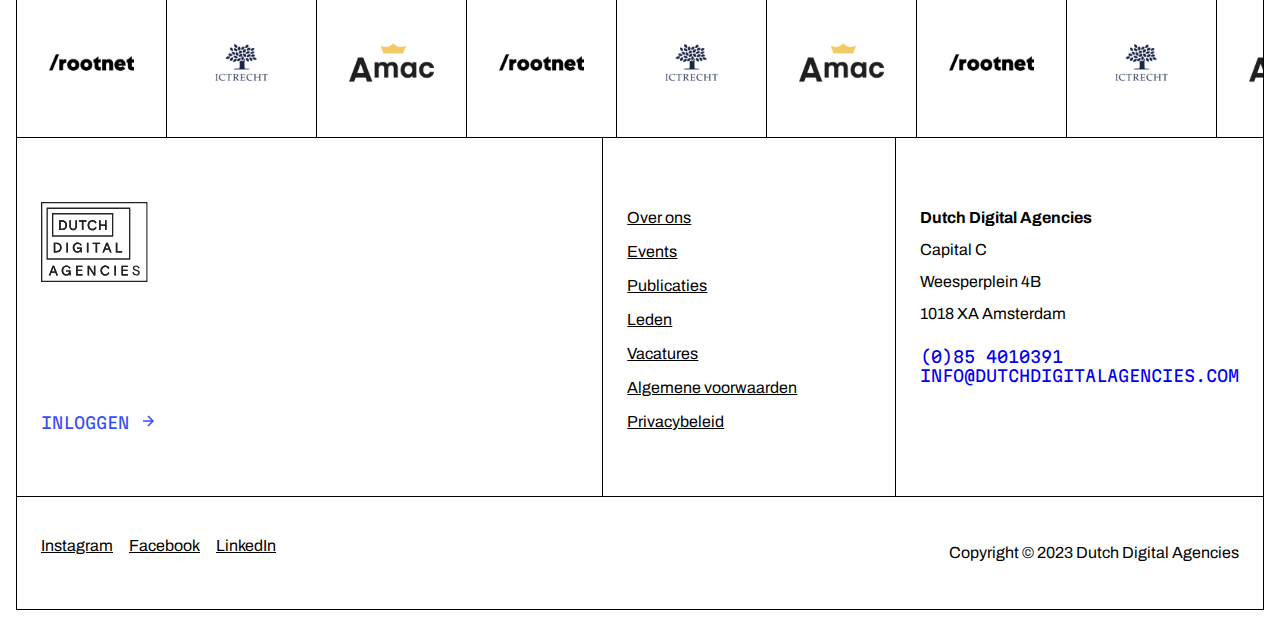
==== commit 5114d6c1: "links toegevoegd + wijziging nav detail" ====
--- a/index.html
+++ b/index.html
@@ -70,7 +70,7 @@
                     <p class="label"><abbr title="Dutch Digital Day">DDD</abbr></p>
                     <p class="data">do 10 nov / Utrecht</p>
                     <h2 class="xl">Leden bijeenkomst</h2>
-                    <a class="blauwe-link" href="">details<img src="assets/right-blauw.svg" alt=""></a>
+                    <a class="blauwe-link" href="detailpagina.html">details<img src="assets/right-blauw.svg" alt=""></a>
                 </div>
             </article>
 
--- a/styles/styles.css
+++ b/styles/styles.css
@@ -134,6 +134,9 @@
     align-items: center;
     background-color: var(--white);
     font-family: var(--secondary-font);
+    width: fit-content; 
+    color: var(--black);
+/* zorgt dat border niet plakt in uitklap nav */
     
     span {
         padding: .75rem;
@@ -277,7 +280,7 @@
 
     }
 
-    @media (width > 66rem) {
+    @media (width > 68rem) {
         display: grid;
         grid-template-columns: 1fr 1fr 1fr;
 
@@ -609,10 +612,17 @@
     justify-content: center;
     text-align: left;
     padding-left: 1.5rem;
-    font-size: 3rem;
     transition: .3s ease;
     opacity: 100%;
-
+    
+    li {
+        margin-top: 2.5rem;
+    }
+    .align-right {
+        border-top: var(--border);
+        width: 25rem;
+        padding-top: 3rem
+    }
     a {
         font-size: var(--size-sm);
         color: var(--black);
@@ -624,7 +634,7 @@
         height: var(--size-sm);
     }
 
-    @media (width > 66rem) {
+    @media (width > 68rem) {
         position: relative;
         max-width: 100%;
         height: fit-content;
@@ -635,9 +645,14 @@
             gap: var(--size-sm);
             align-items: flex-end;
         }
-
+        li {
+            margin-top: 0;
+        }
         .align-right {
-            margin-left: auto;
+            margin-left: auto;      /* zorgt voor ruimte in nav */
+            border-top: none;
+            padding-top: 0;
+            width: fit-content;
         }
         a {
             color: var(--black);
@@ -668,7 +683,7 @@
         border-bottom: 0px;
     }
 
-    @media (width > 66rem) {
+    @media (width > 68rem) {
         font-size: 1.5rem;
         border-bottom: none;
         padding: var(--size-lg);
@@ -688,6 +703,7 @@
     left: 0;
     top: 0;
     transition: background-color 0.4s ease-out;
+    pointer-events: none;
 }
 
 body:has(header .active) {
@@ -706,7 +722,7 @@
     width: 2.5rem;
     background-color: var(--white);
 
-    @media (width > 66rem) {
+    @media (width > 68rem) {
         display: none;
     }
 }
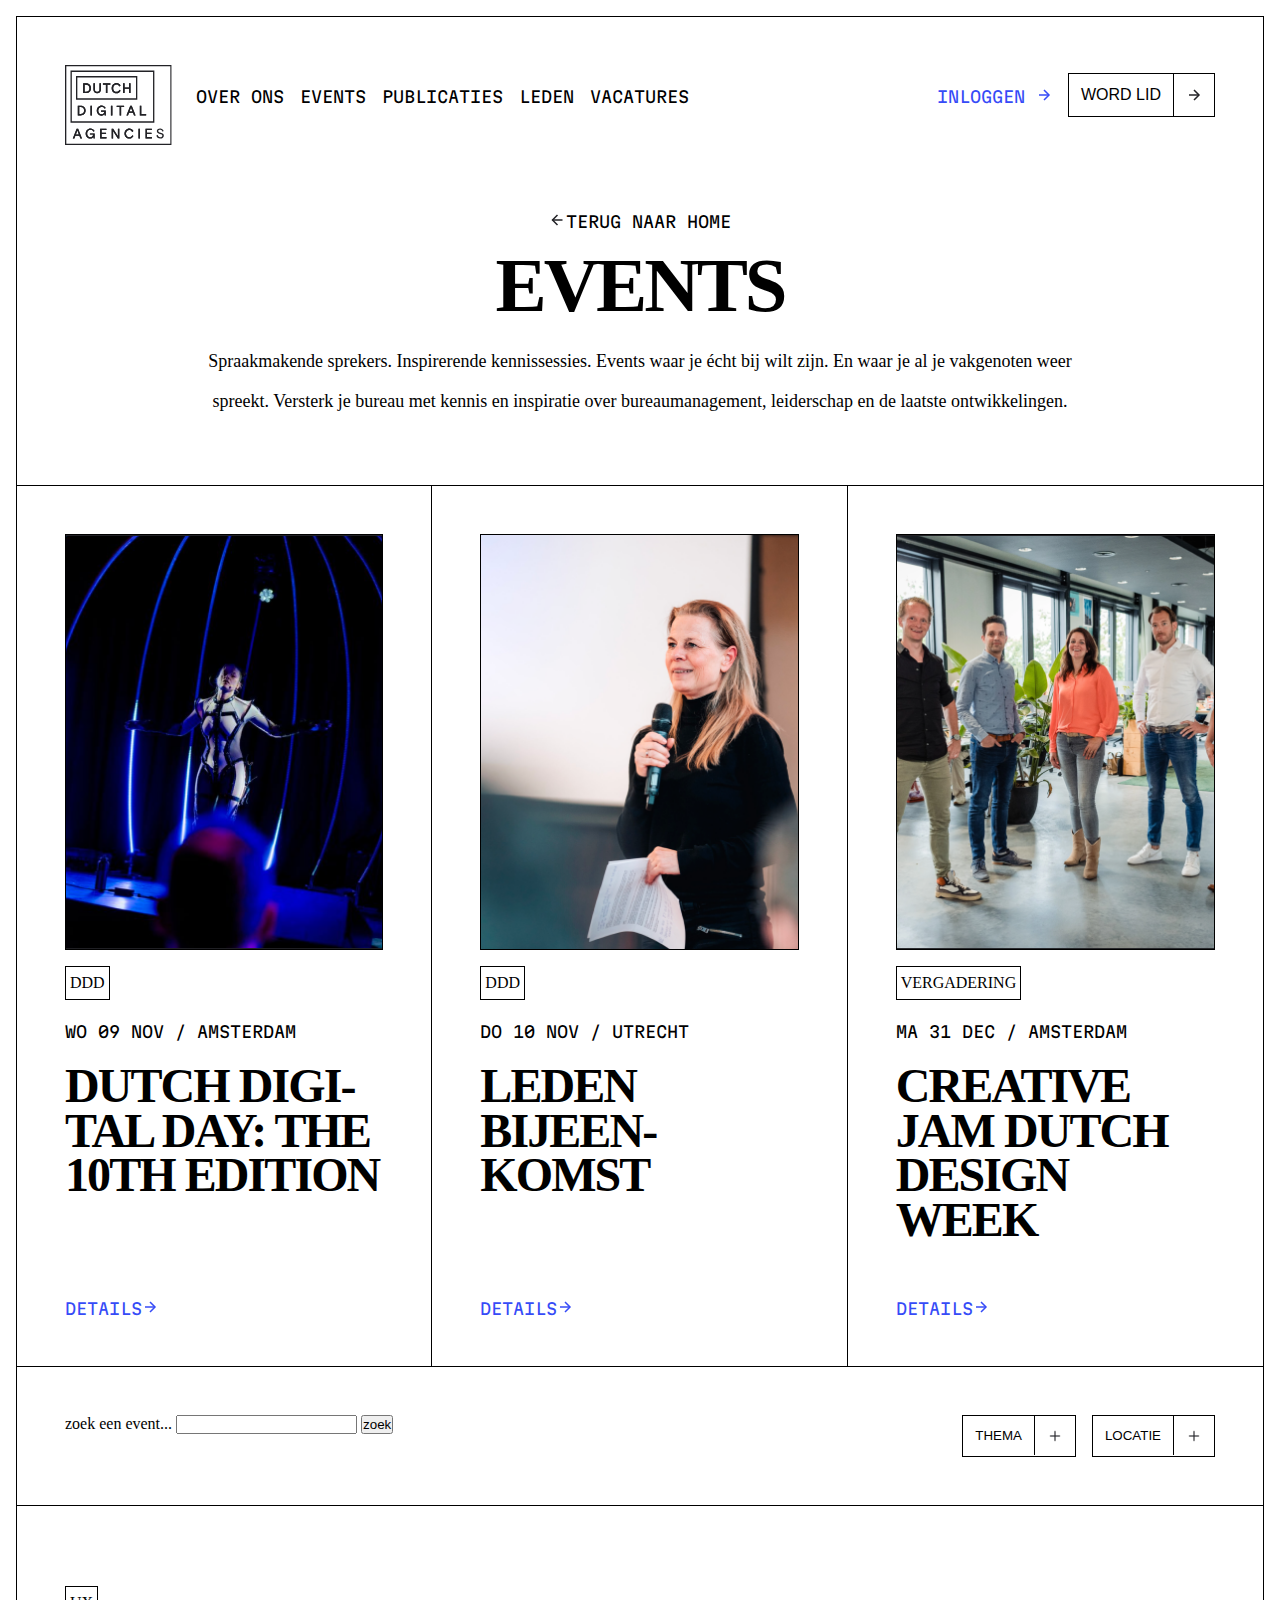
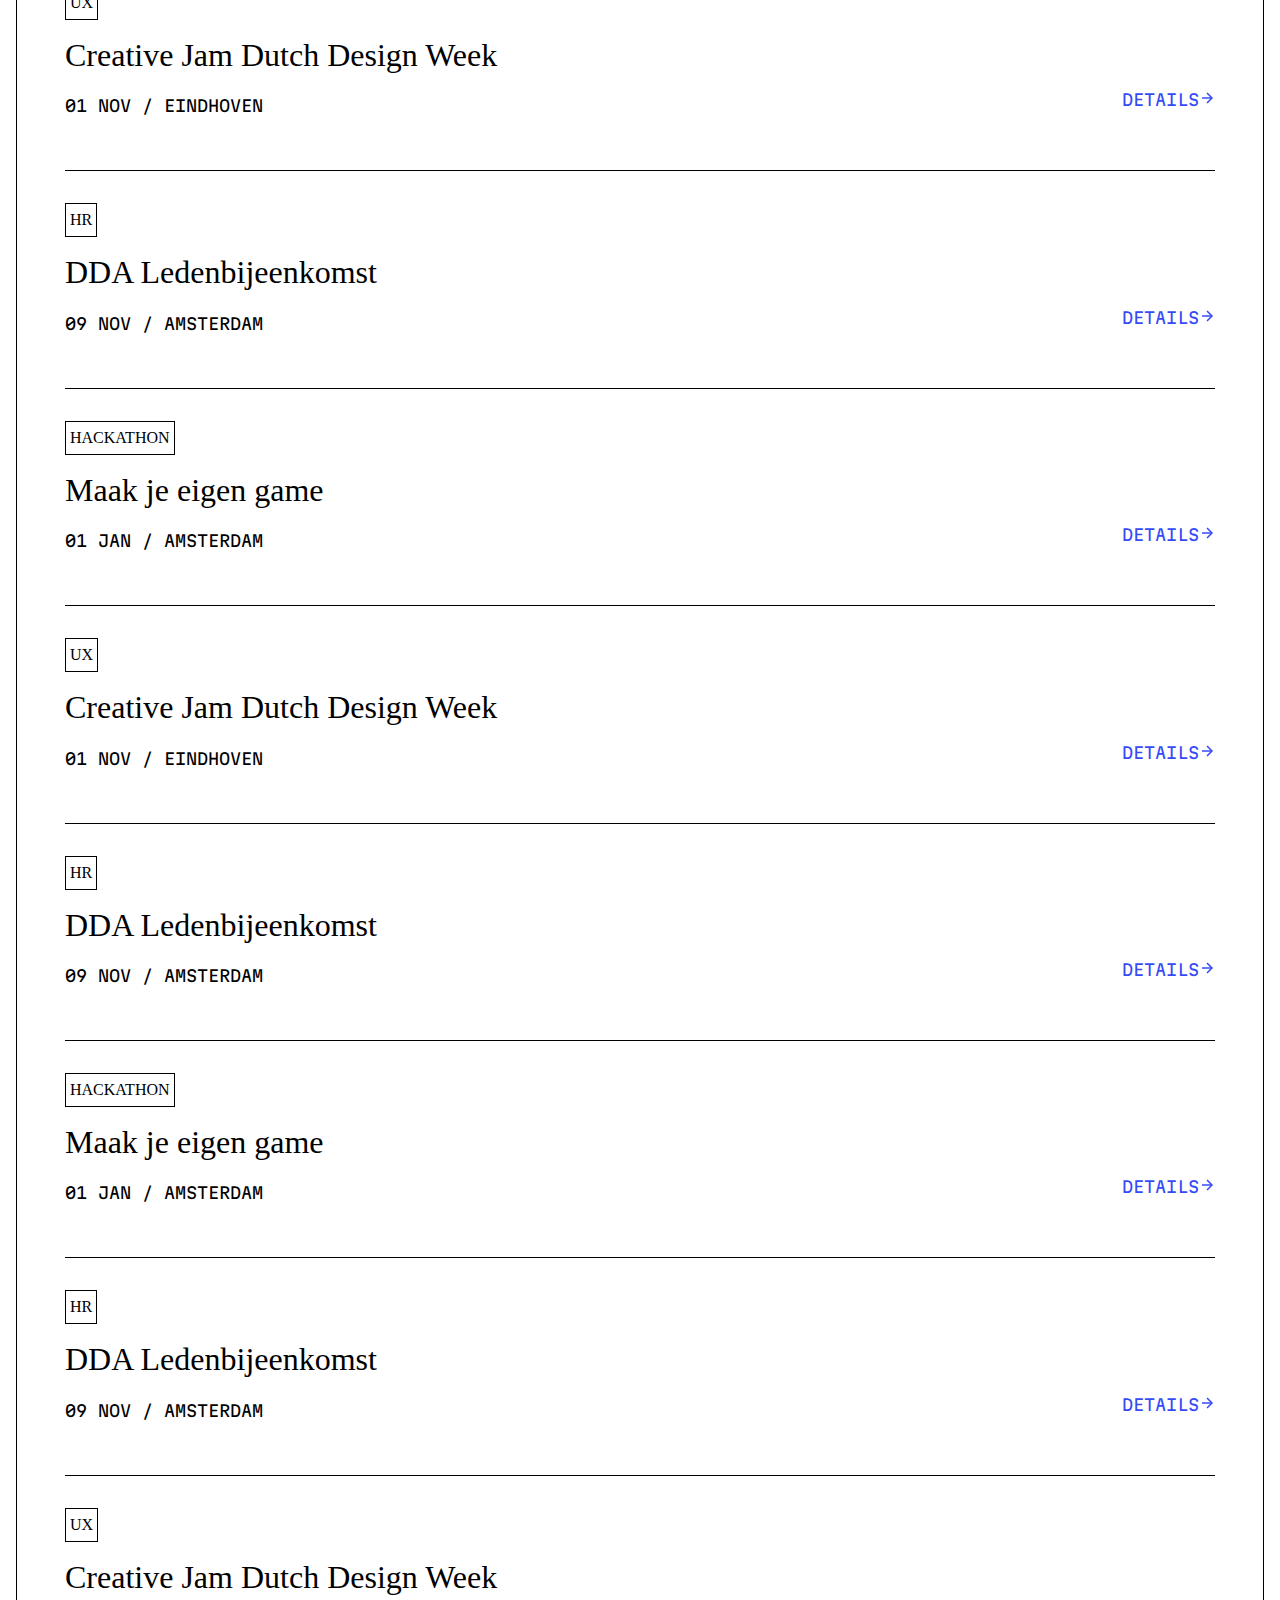
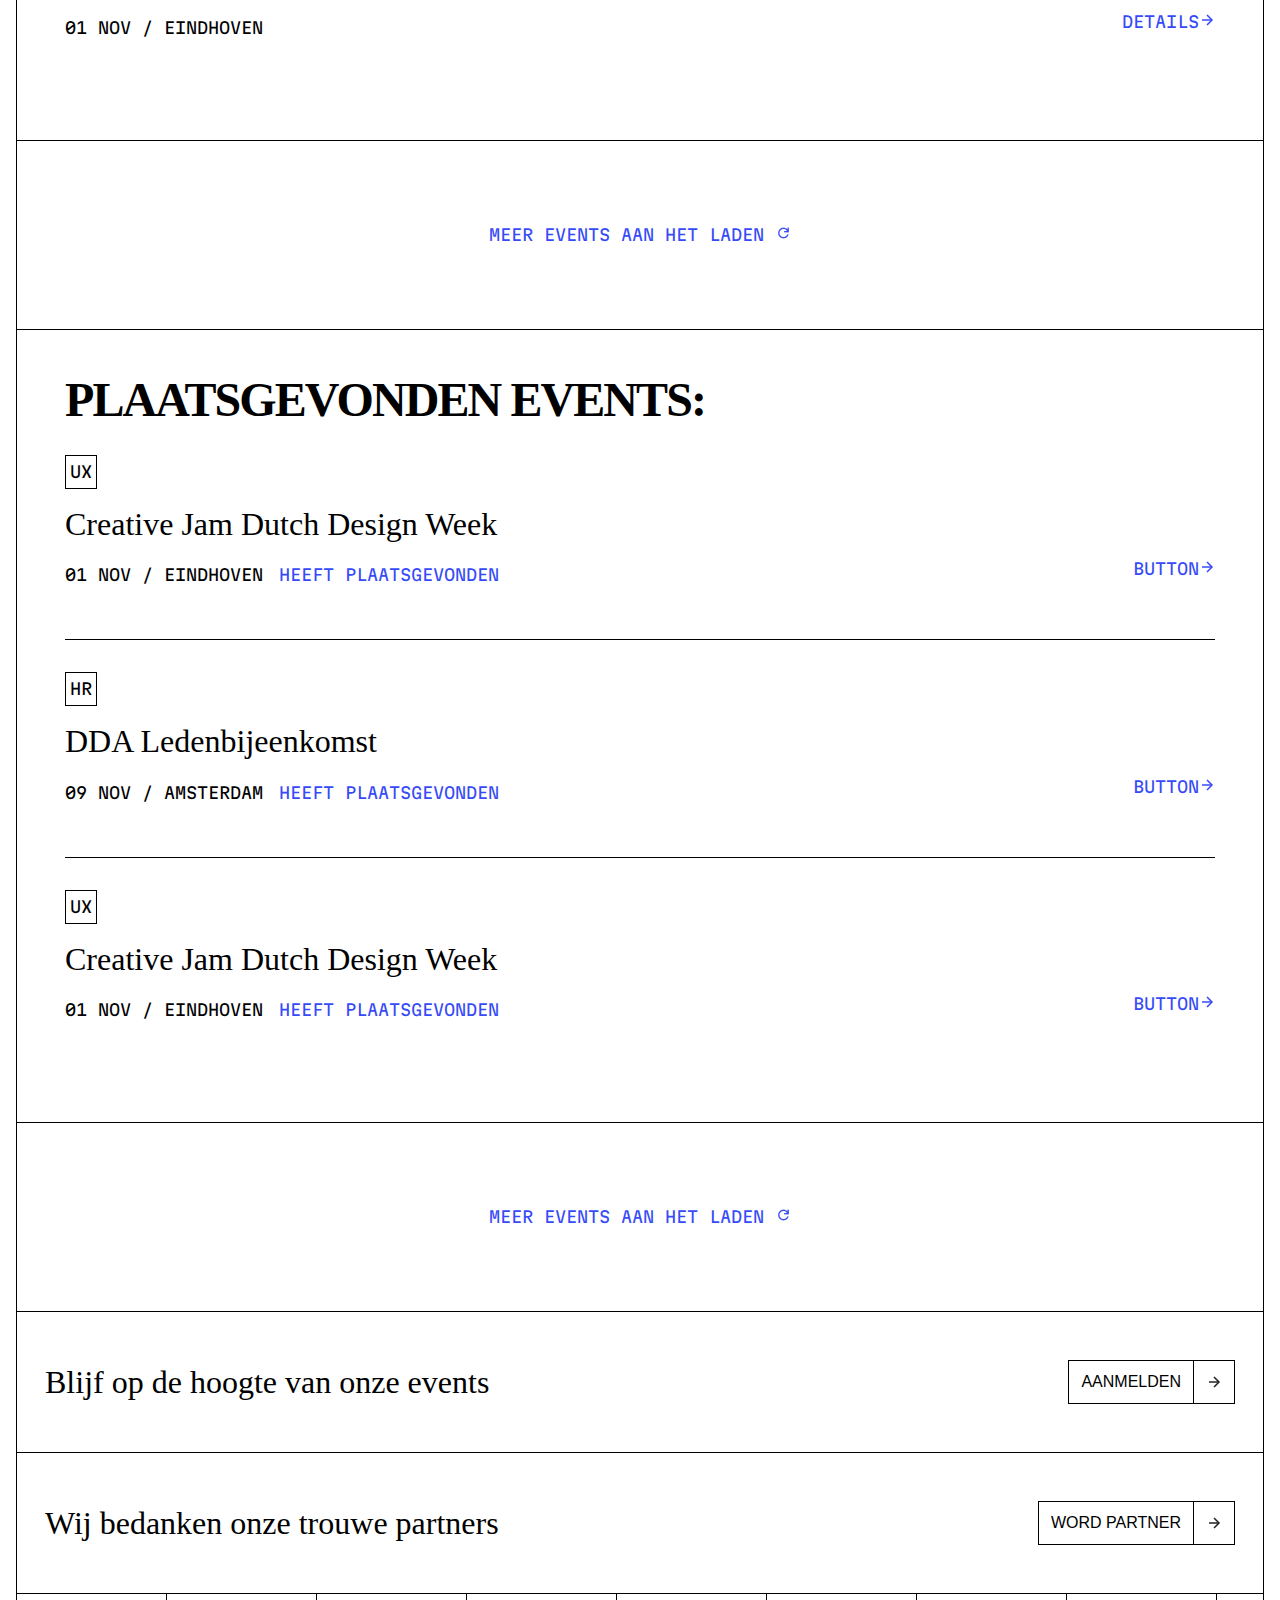
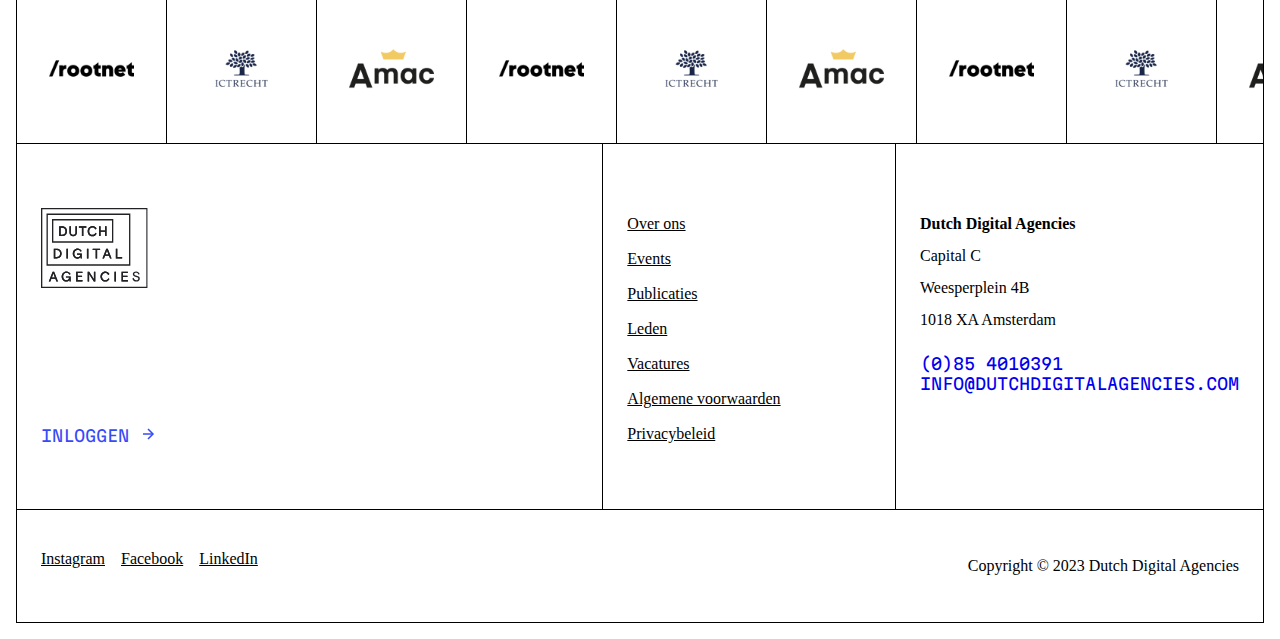
==== commit 3e0f6eeb: "edit" ====
--- a/index.html
+++ b/index.html
@@ -7,8 +7,9 @@
     <title>Events</title>
     <!DOCTYPE html>
     <html lang="nl">
-    <link rel="stylesheet" href="./styles/styles.css">
-    <script defer src="./index.js"></script>
+        <link rel="stylesheet" href="./styles/styles.css">
+        <link rel="stylesheet" href="./styles/font.css">
+        <script defer src="./index.js"></script>
     
 
     </html>
@@ -16,7 +17,6 @@
 
 <body>
     <header>
-
         <nav class="scrolled">
             <a href="#"><img src="assets/logo.svg" alt="Dutch Digital Agencies"></a>
             <div class="off-screen-menu ">
--- a/styles/styles.css
+++ b/styles/styles.css
@@ -1,13 +1,3 @@
-@font-face {
-    font-family: "archivo";
-    src: url("/assets/Archivo-VariableFont_wdth,wght.ttf");
-}
-
-@font-face {
-    font-family: "martianmono";
-    src: url("/assets/MartianMono-VariableFont_wdth,wght.ttf");
-}
-
 body {
     --primary-font: "Archivo", verdana;
     --secondary-font: "Martian Mono", sans-serif;
@@ -506,6 +496,9 @@
         height: 5rem;
         margin-right: auto;
     }
+    a.blauwe-link {
+        margin-top: 2.5rem;
+    }
 }
 
 .second {
@@ -537,7 +530,7 @@
 }
 
 footer {
-    @media (width > 30rem) {
+    @media (width > 36rem) {
         border-top: var(--border);
         display: grid;
         grid-template-columns: 1fr 1fr 1fr;
@@ -643,7 +636,8 @@
         ul {
             display: flex;
             gap: var(--size-sm);
-            align-items: flex-end;
+            align-items: center;
+            margin-top: var(--size-xs);
         }
         li {
             margin-top: 0;
--- a/styles/font.css
+++ b/styles/font.css
@@ -0,0 +1,8 @@
+@font-face {
+    font-family: "archivo";
+    src: url
+}
+@font-face {
+    font-family: "martianmono";
+    src: url("../fonts/MartianMono-VariableFont.woff2") format('woff2');
+}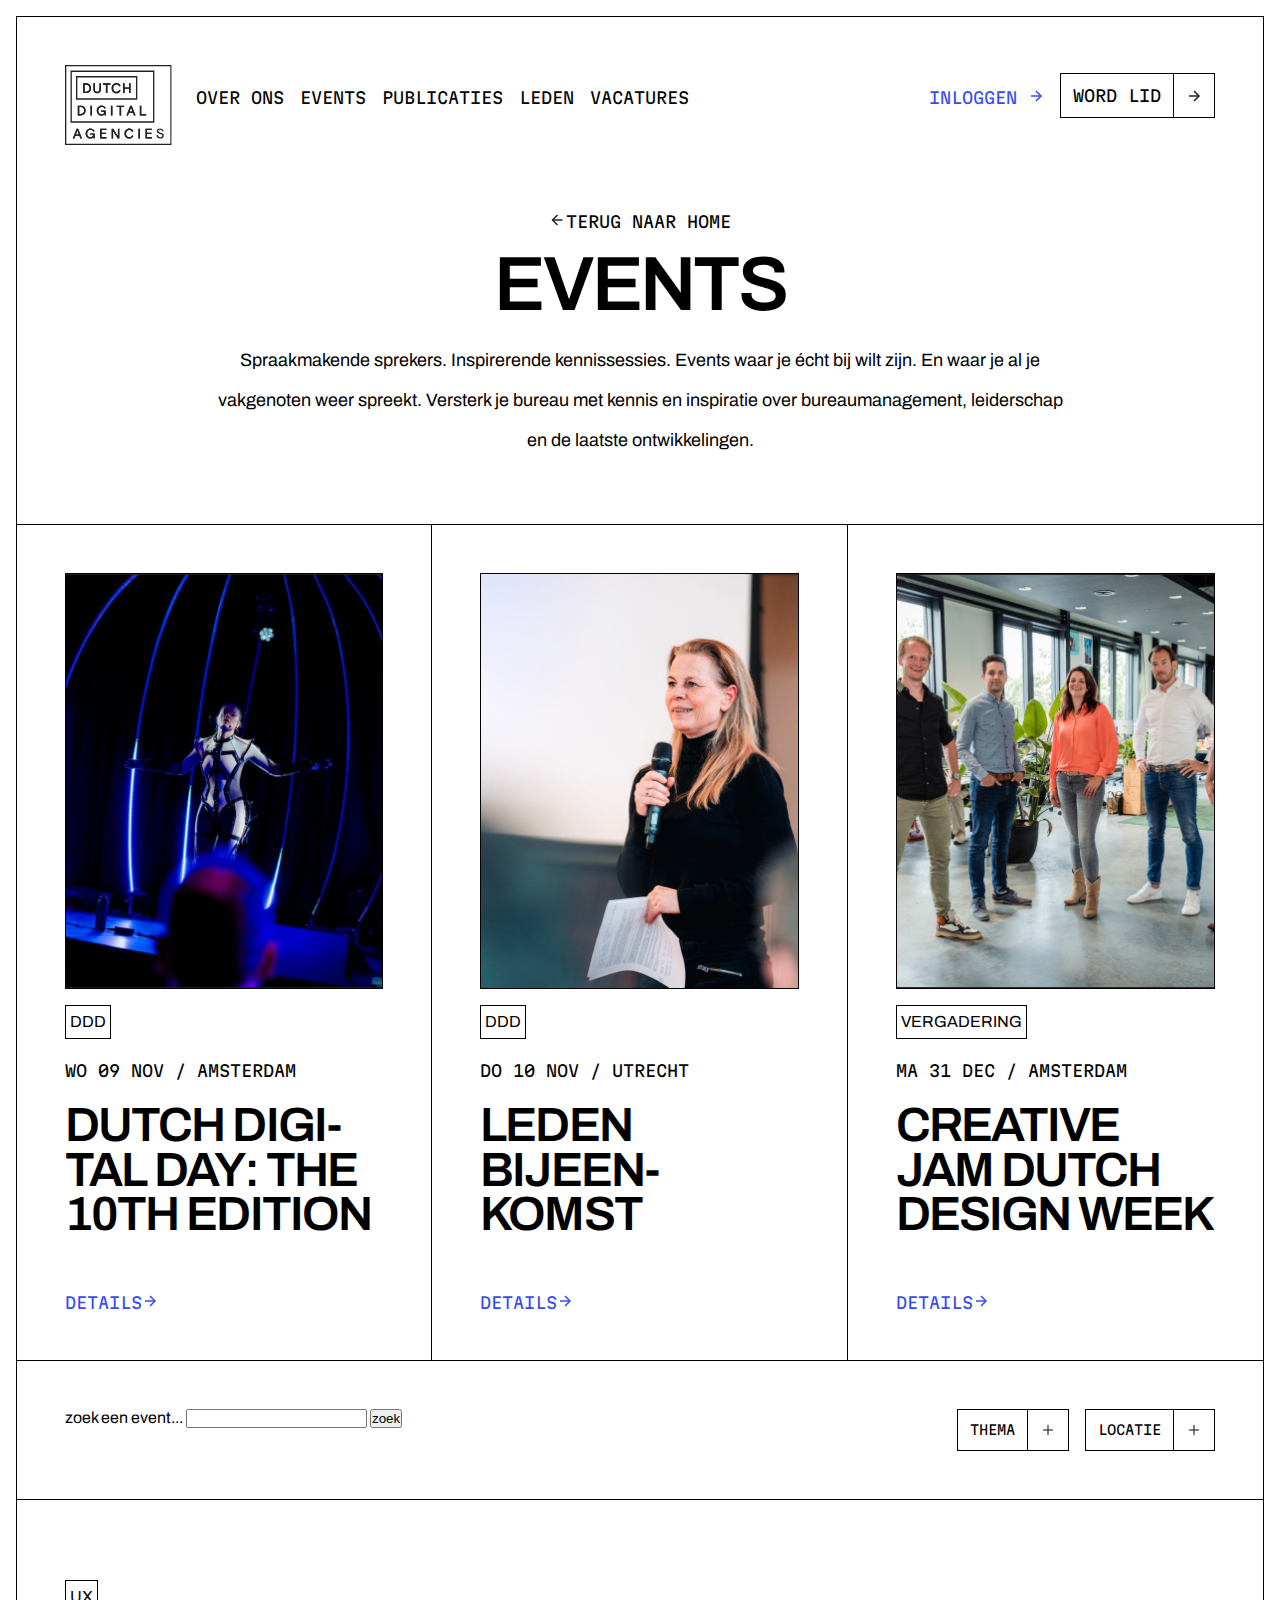
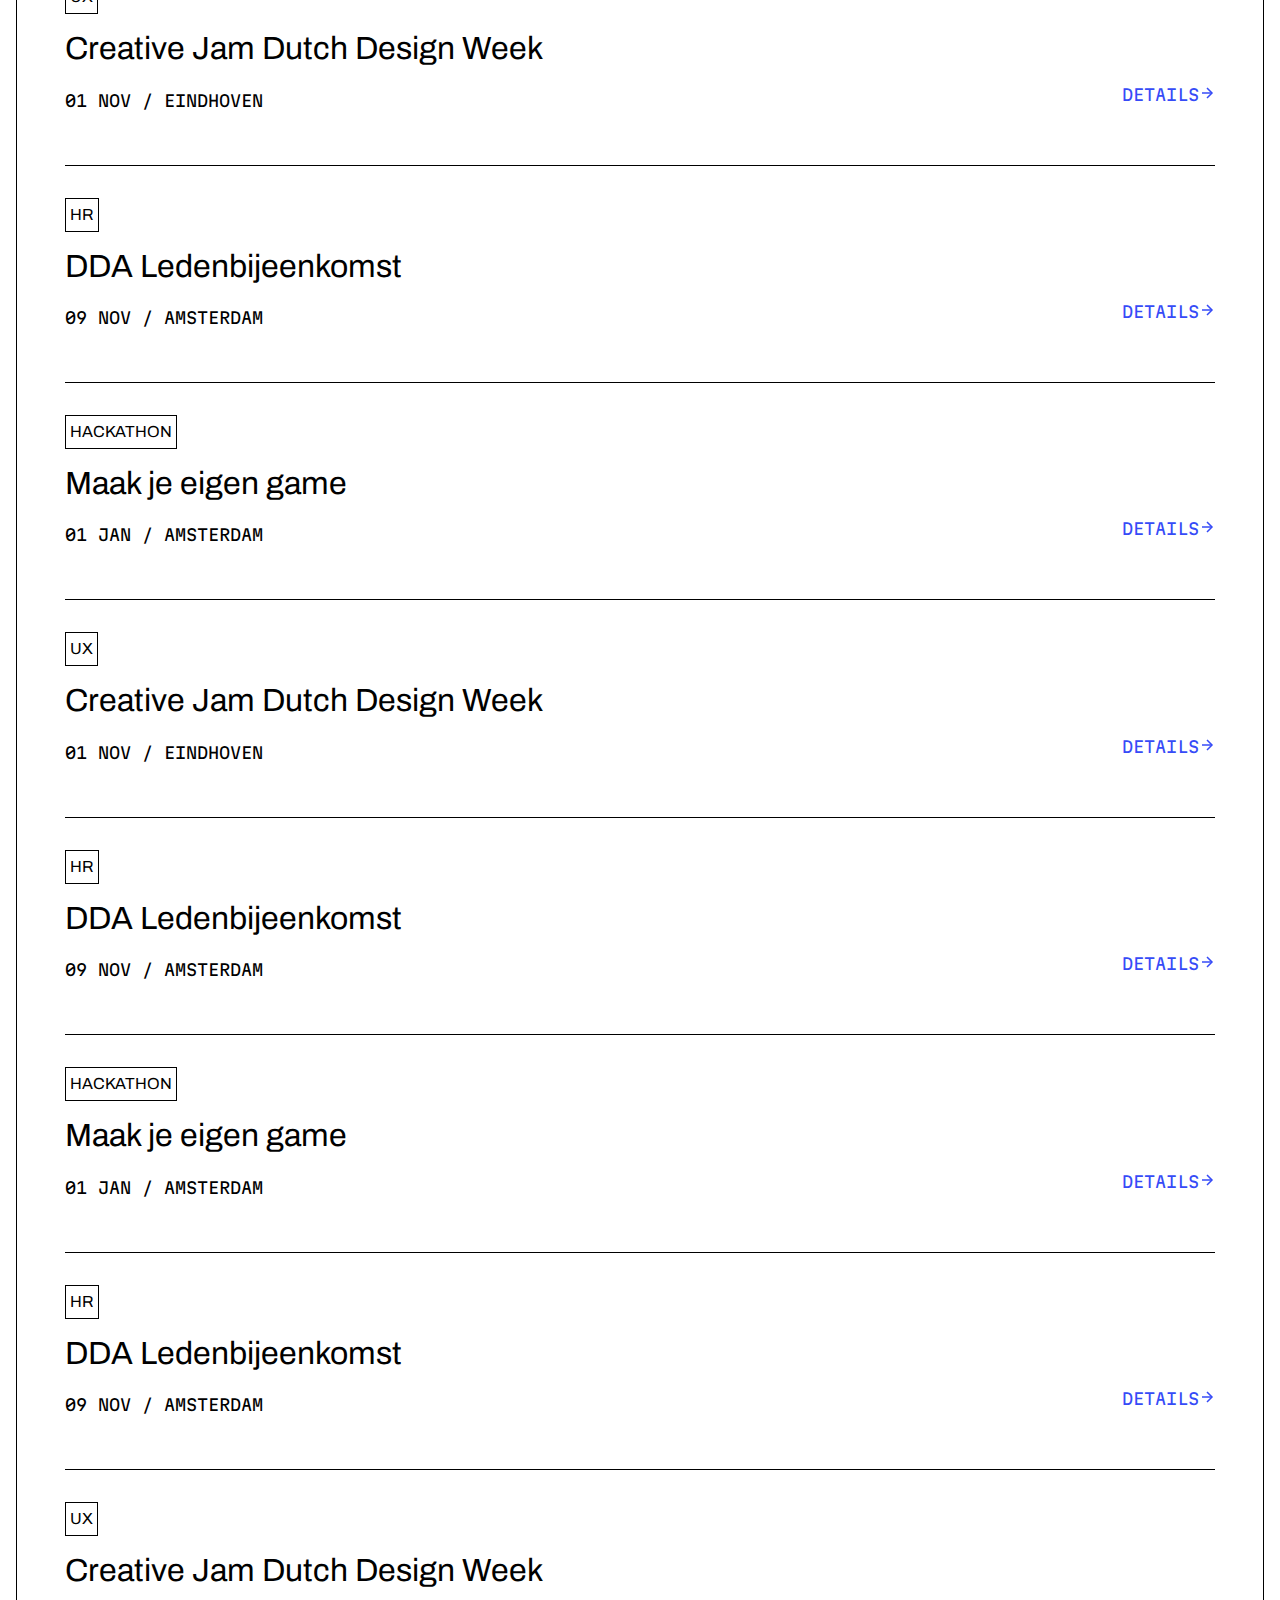
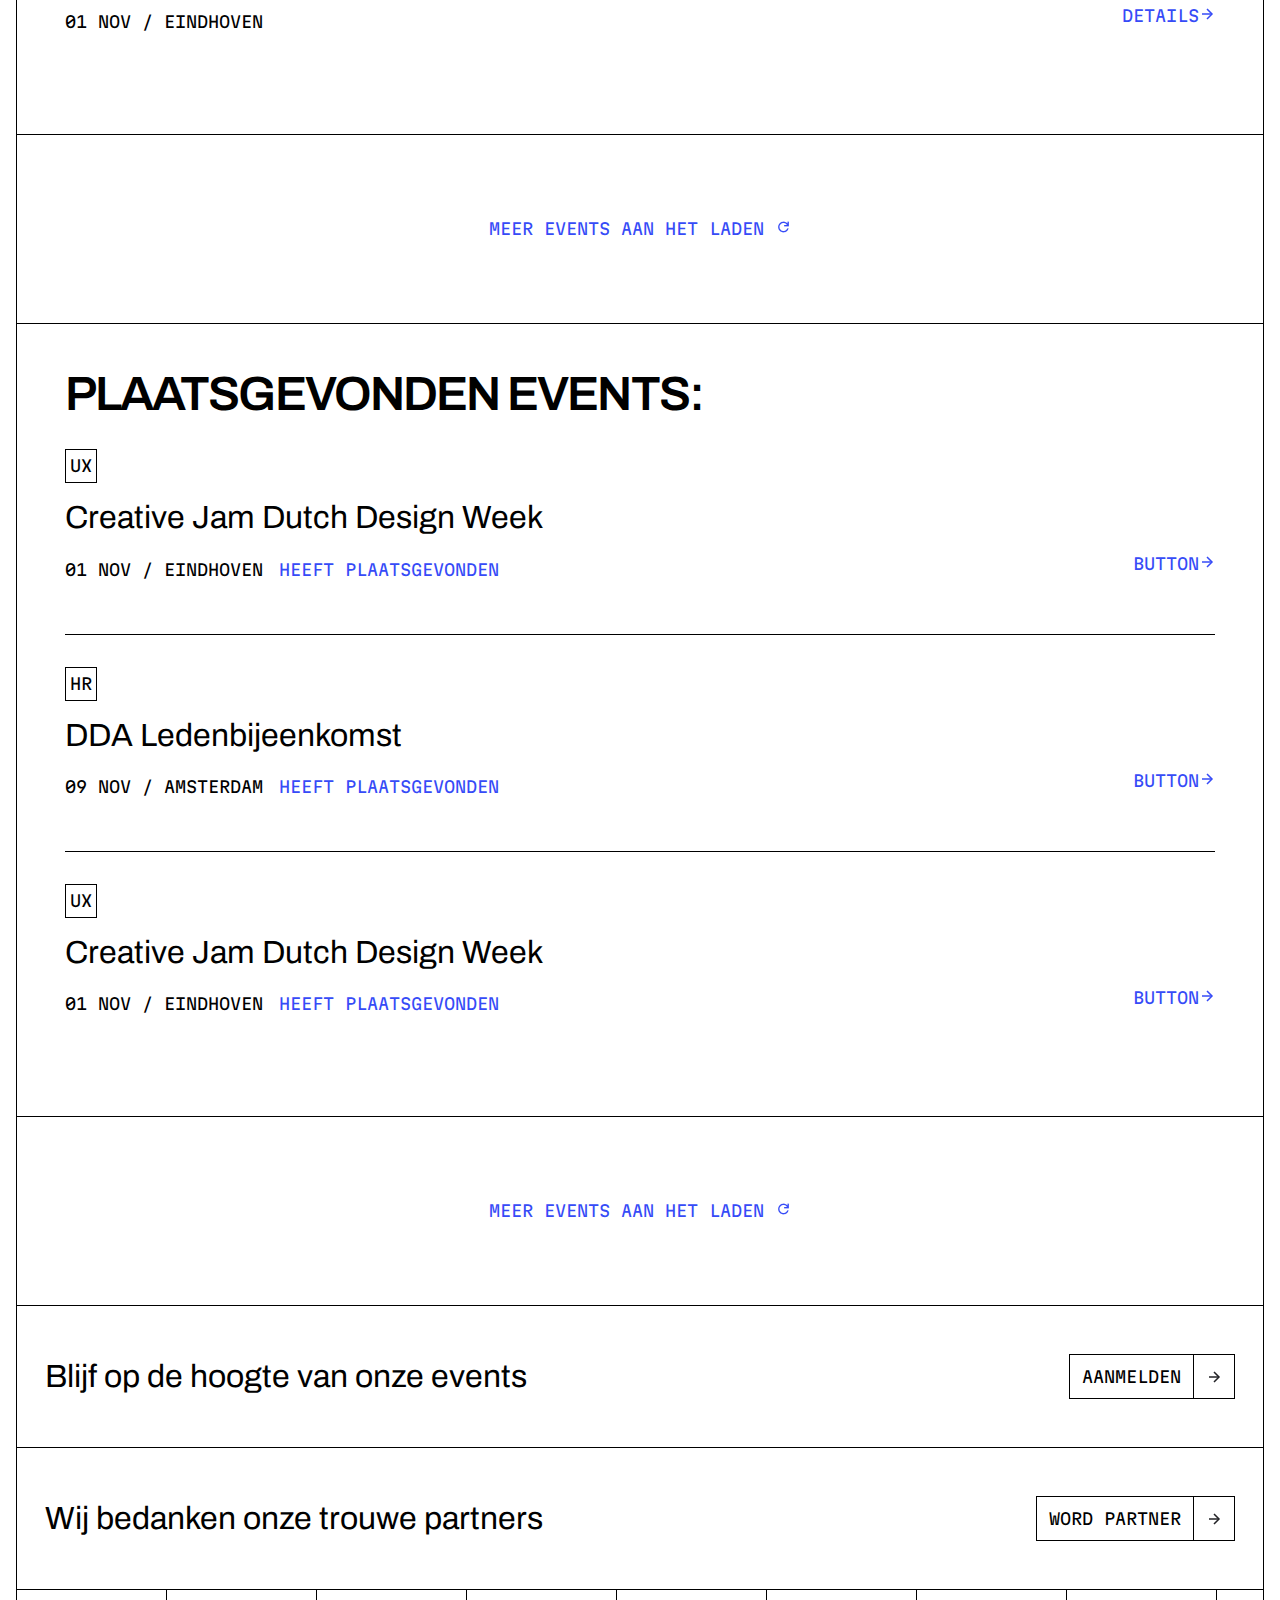
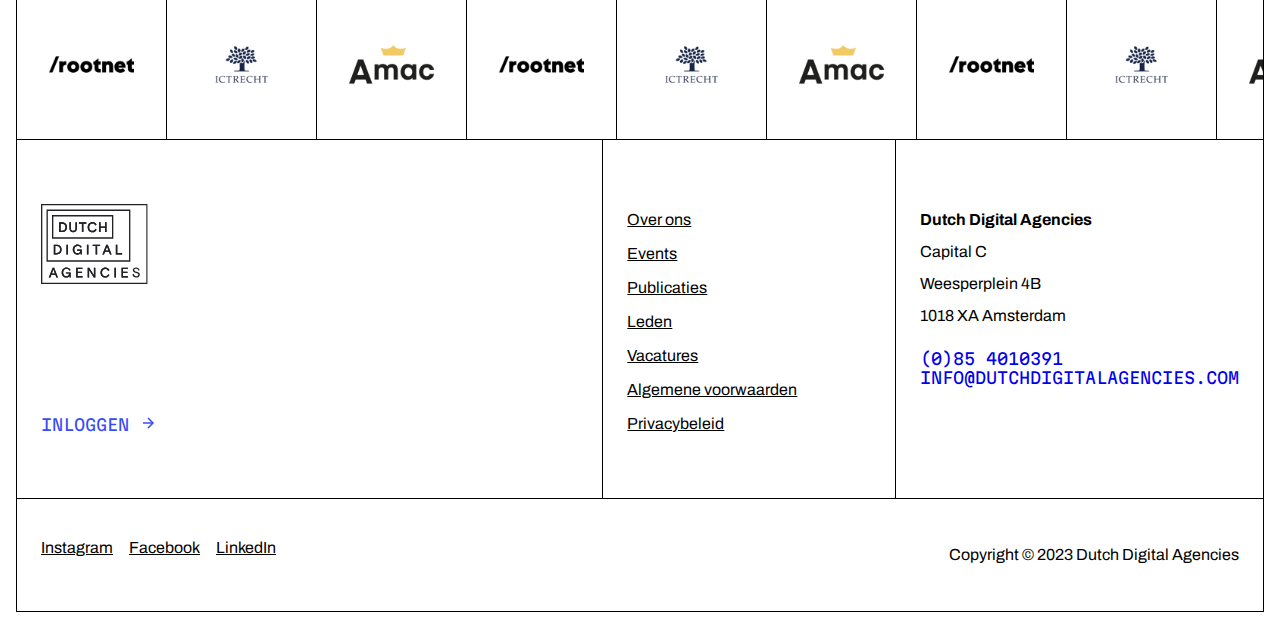
==== commit 53d089c0: "hopelijk laatste test" ====
--- a/index.html
+++ b/index.html
@@ -10,8 +10,6 @@
         <link rel="stylesheet" href="./styles/styles.css">
         <link rel="stylesheet" href="./styles/font.css">
         <script defer src="./index.js"></script>
-    
-
     </html>
 </head>
 
--- a/styles/styles.css
+++ b/styles/styles.css
@@ -1,6 +1,6 @@
 body {
-    --primary-font: "Archivo", verdana;
-    --secondary-font: "Martian Mono", sans-serif;
+    --primary-font: "archivo", verdana;
+    --secondary-font: "martianmono", sans-serif;
     --letter-spacing: -0.04em;
 
     --white: #ffffff;
--- a/styles/font.css
+++ b/styles/font.css
@@ -1,8 +1,15 @@
 @font-face {
     font-family: "archivo";
-    src: url
+    src: url("../fonts/Archivo-VariableFont.woff2") format('woff2');
 }
 @font-face {
     font-family: "martianmono";
-    src: url("../fonts/MartianMono-VariableFont.woff2") format('woff2');
+    src: url("../fonts/MartianMono-VariableFont.ttf") format('truetype');
+}
+
+body {
+    text-rendering: optimizeLegibility;
+    -webkit-font-smoothing: antialiased;
+    -webkit-text-stroke: 1px transparent;
+    -moz-osx-font-smoothing: grayscale;
 }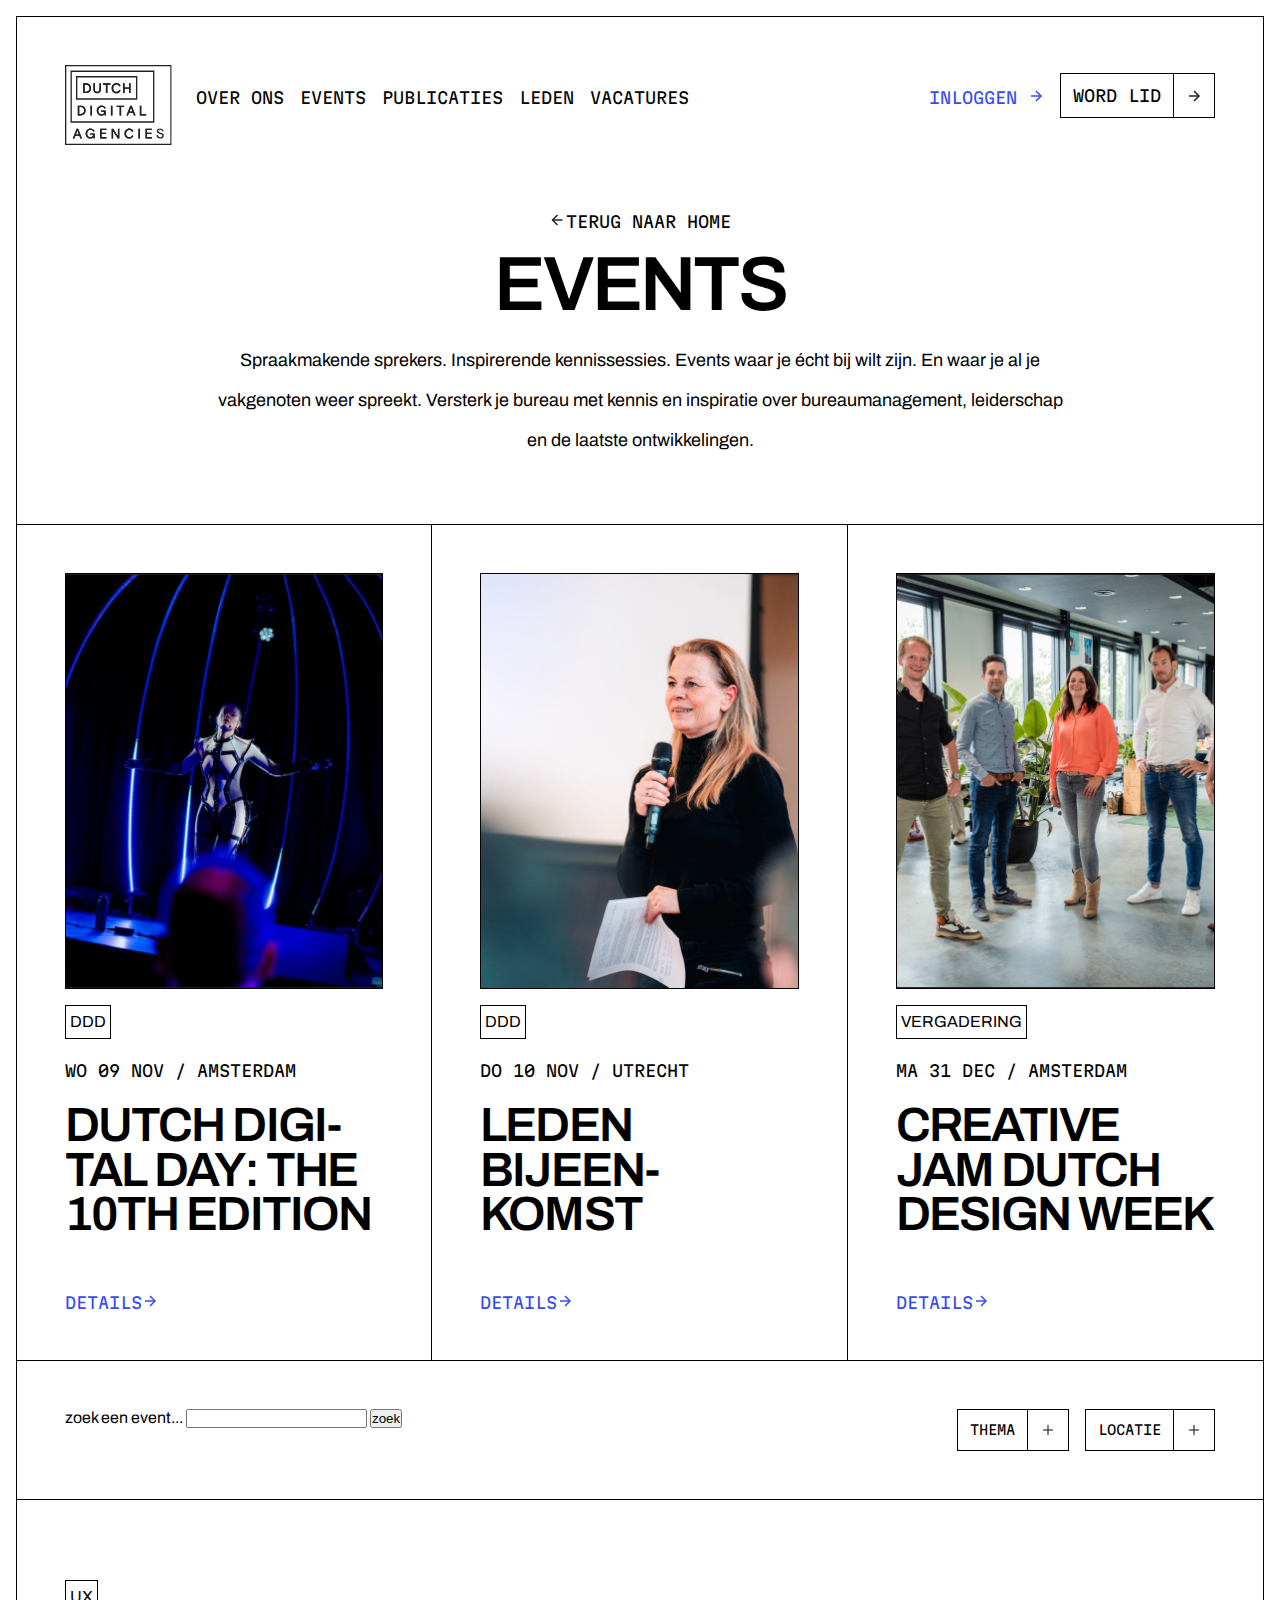
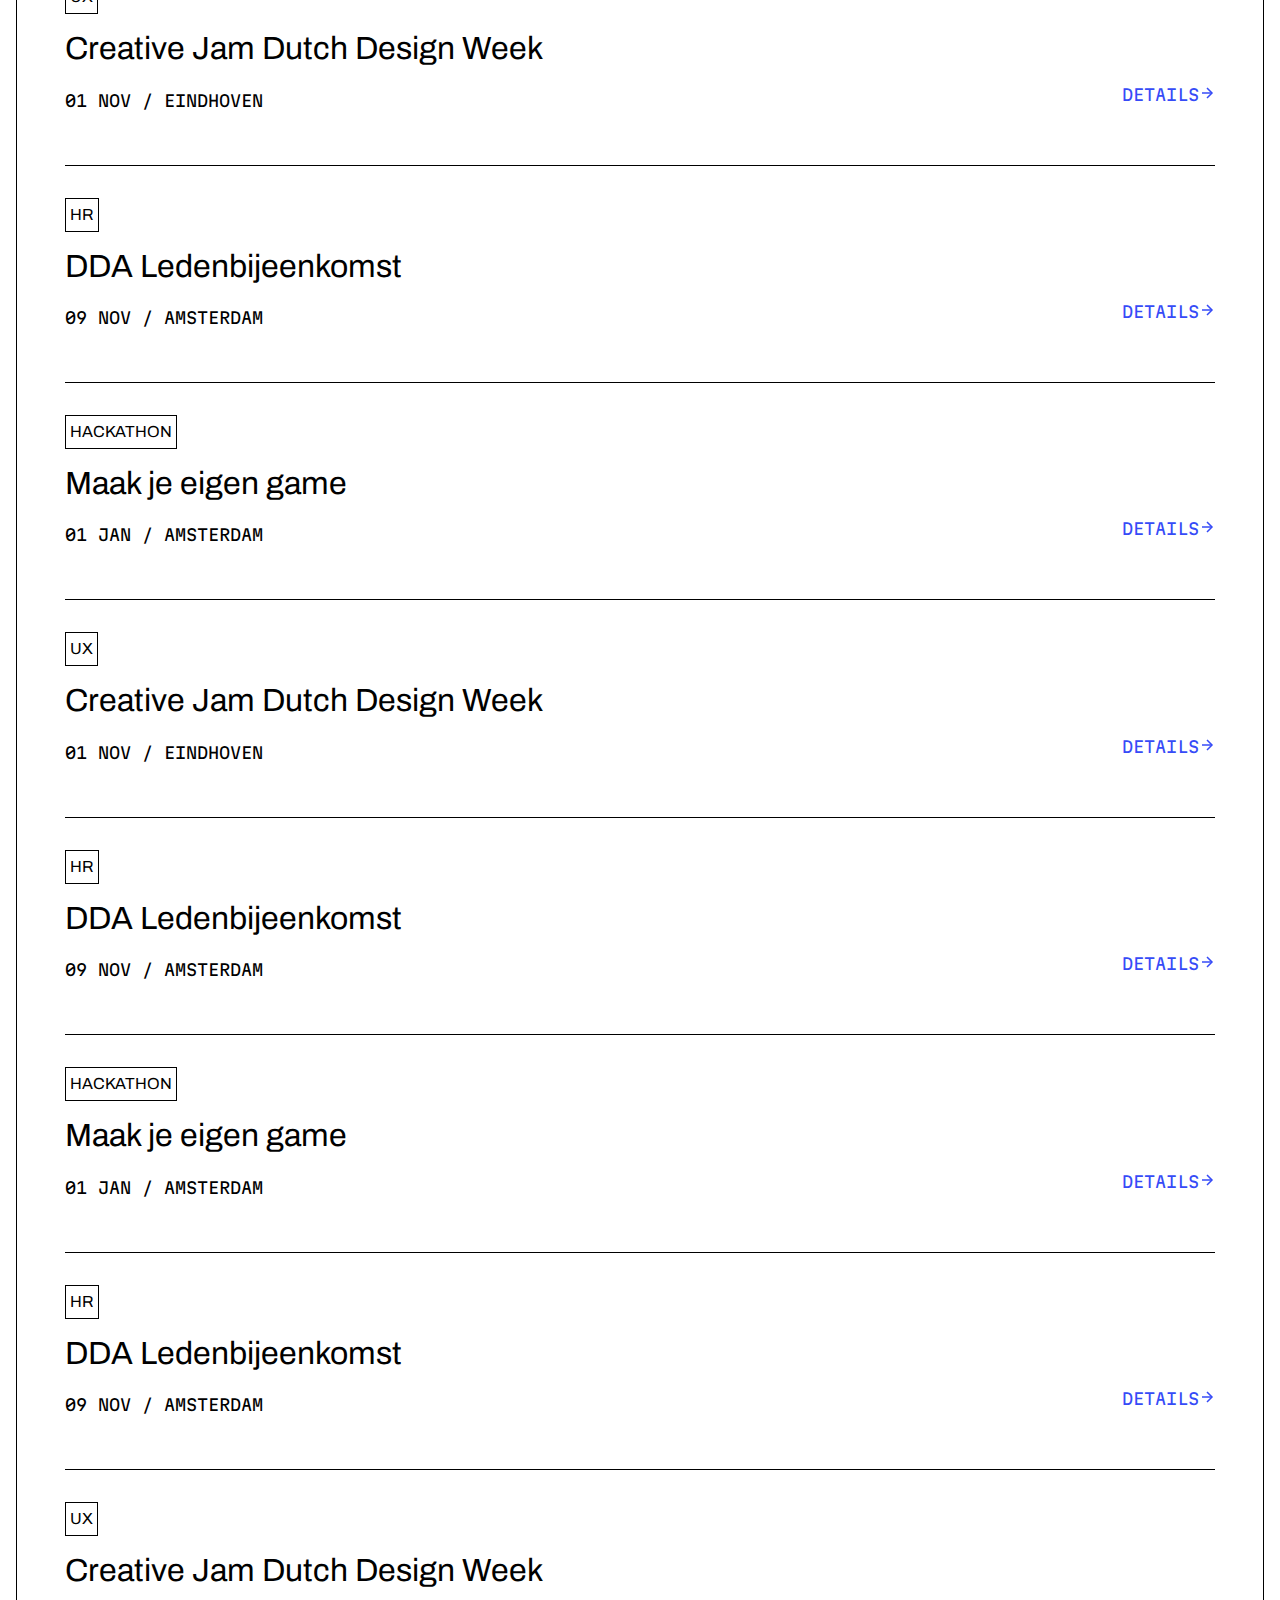
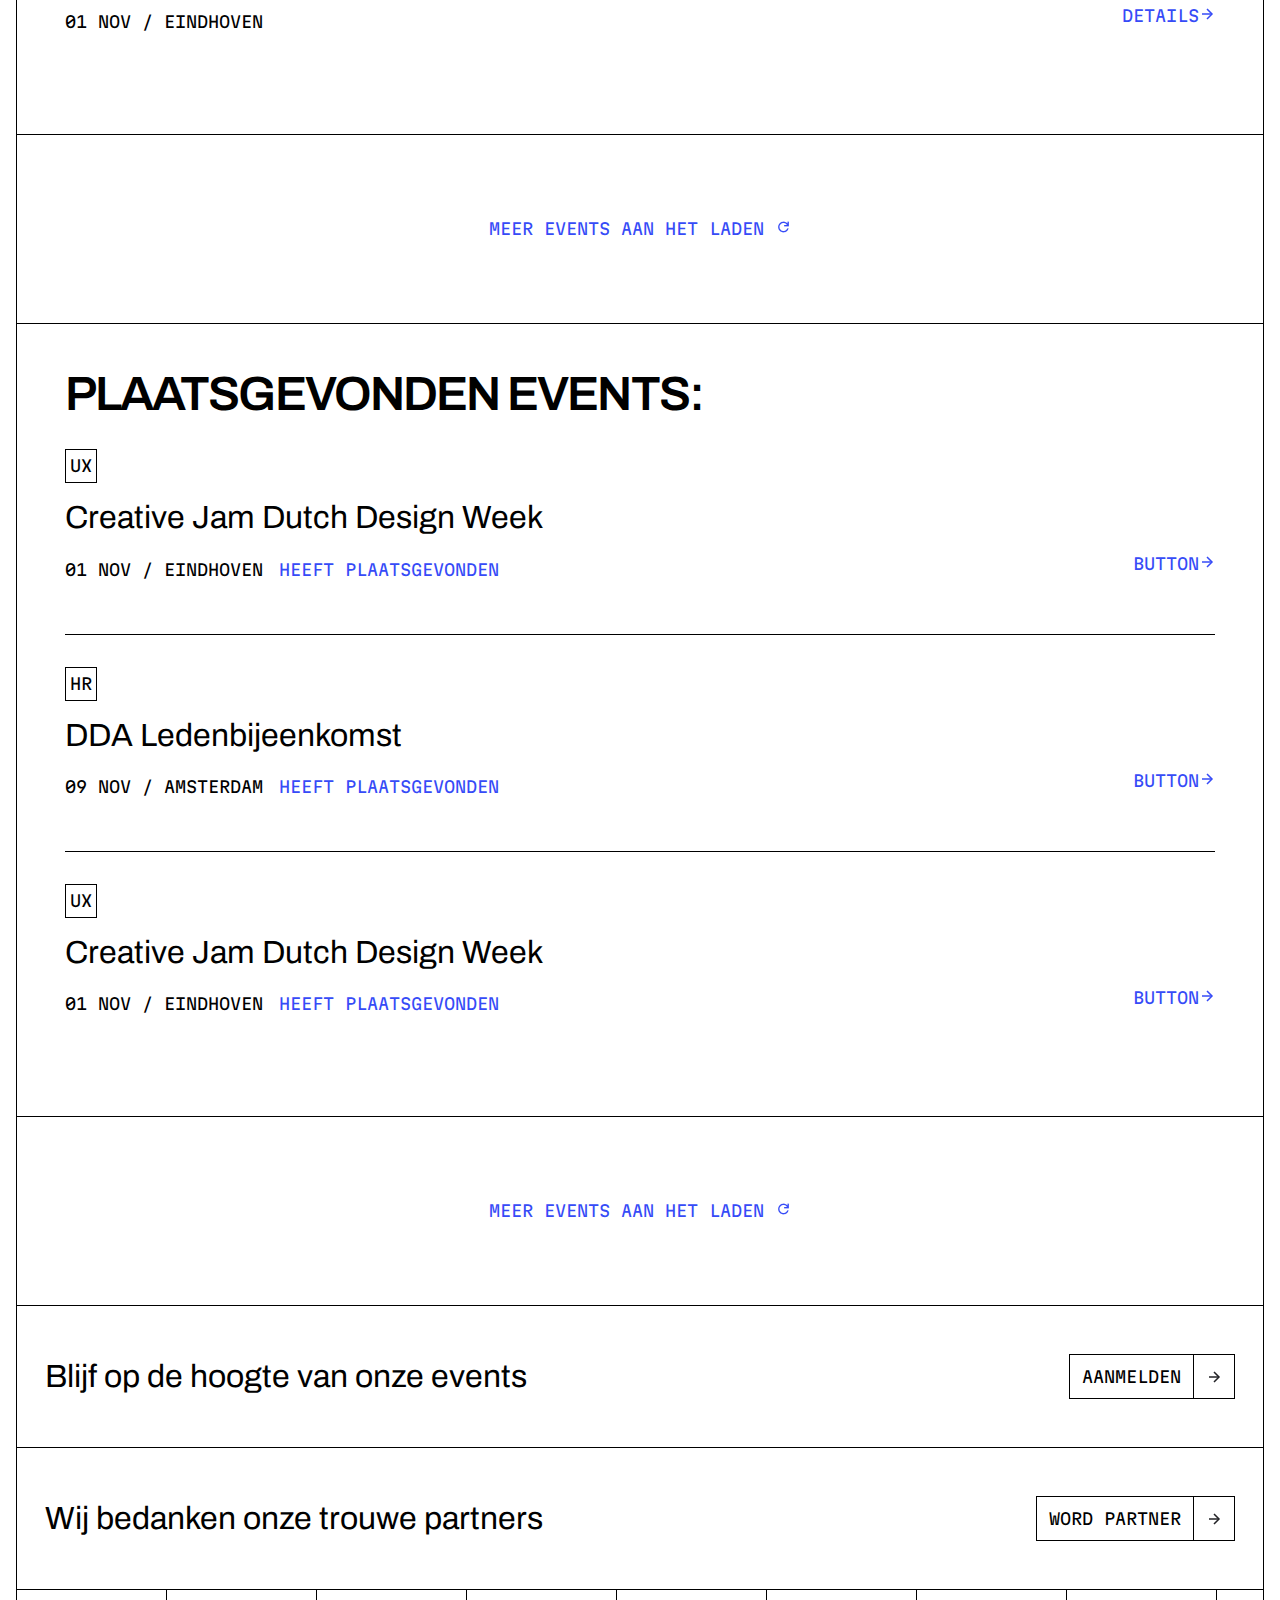
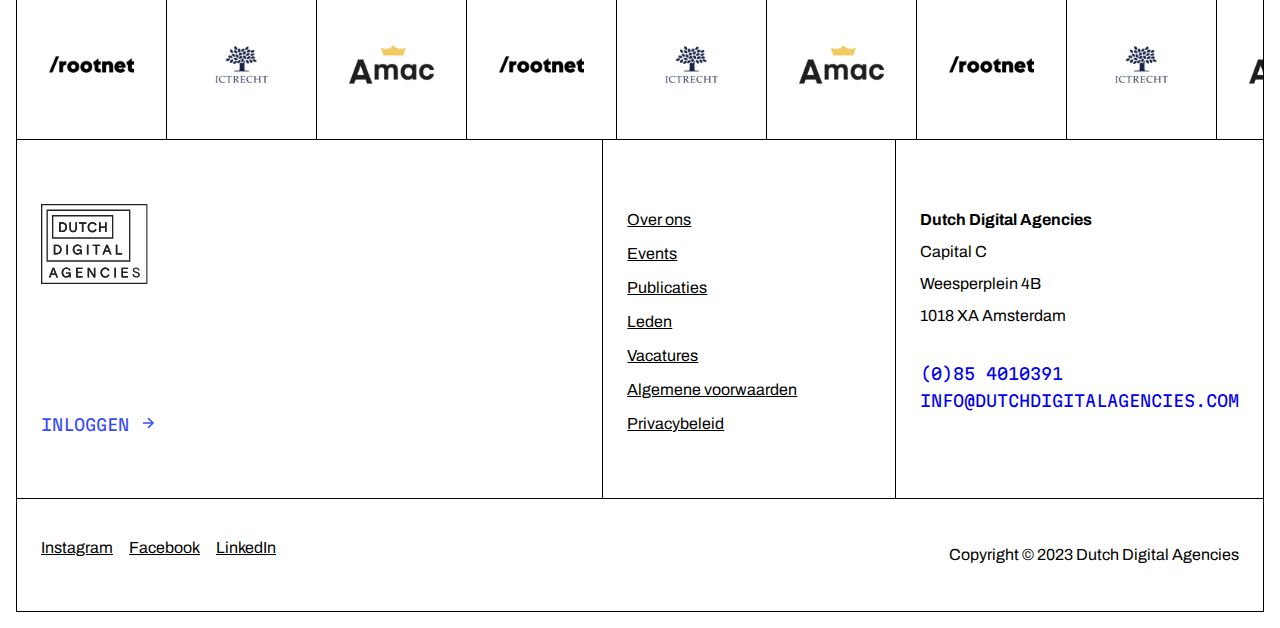
==== commit a9d5e2eb: "laatste dingen" ====
--- a/index.html
+++ b/index.html
@@ -270,8 +270,10 @@
                 <br>Weesperplein 4B
                 <br>1018 XA Amsterdam
             </p>
-            <br><a href="tel:(0)854010391">(0)85 4010391</a>
-            <br><a href="mailto:info@dutchdigitalagencies.com">info@dutchdigitalagencies.com</a>
+            <div class="margin">
+            <a href="tel:(0)854010391">(0)85 4010391</a>
+            <a href="mailto:info@dutchdigitalagencies.com">info@dutchdigitalagencies.com</a>
+        </div>
         </div>
     </footer>
 
--- a/styles/styles.css
+++ b/styles/styles.css
@@ -526,6 +526,12 @@
 
     a {
         hyphens: auto;
+    }
+    .margin {
+        margin-top: var(--size-md);
+        display: flex;
+        flex-direction: column;
+        gap: var(--size-xs);
     }
 }
 
